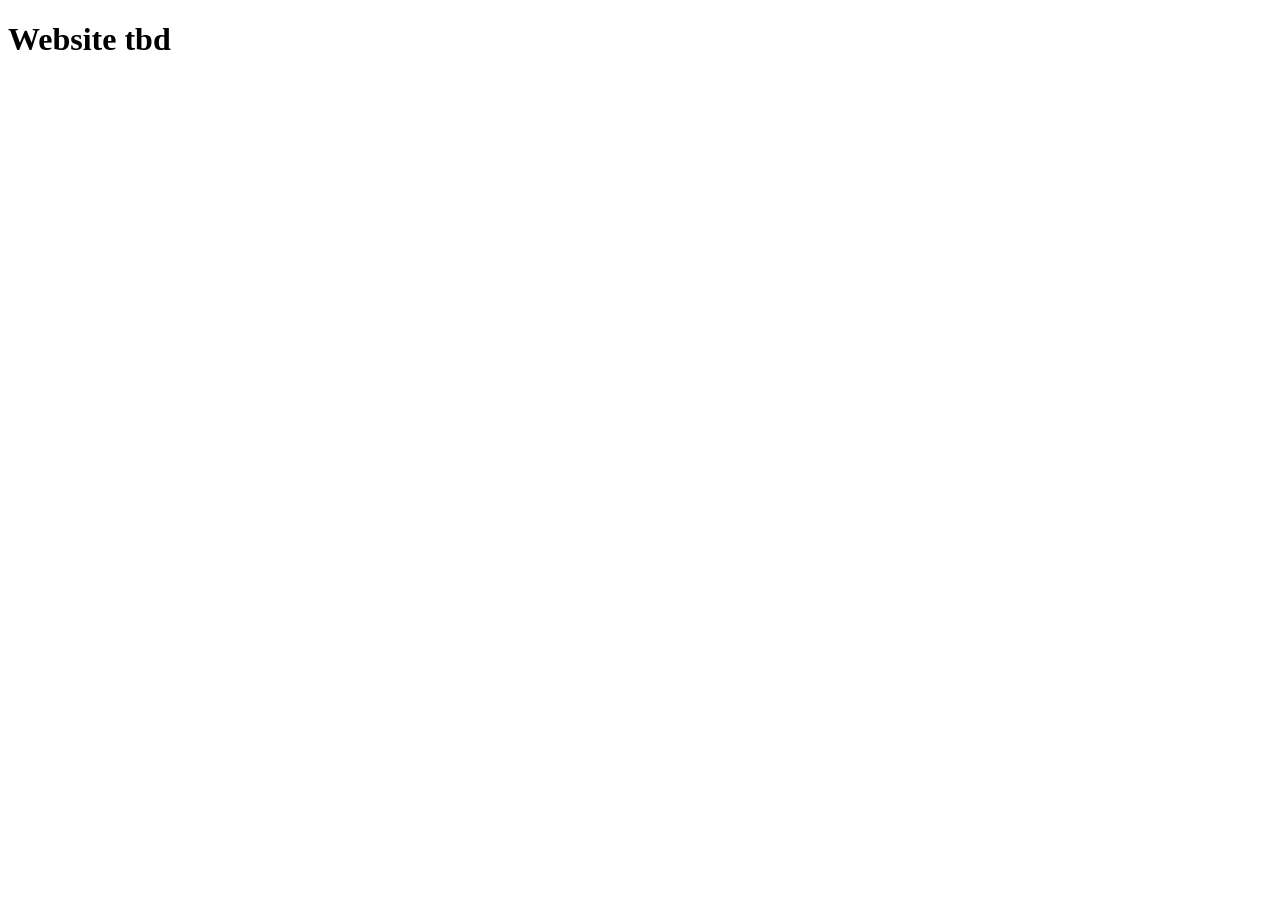
==== docs/index.html @ c6890cc1 "aaaa" ====
<!DOCTYPE html>
<html lang="en">
<head>
    <meta charset="UTF-8">
    <meta name="viewport" content="width=device-width, initial-scale=1.0">
    <title>Story Time</title>
</head>
<body>
    <h1>
        Website tbd
    </h1>
</body>
</html>
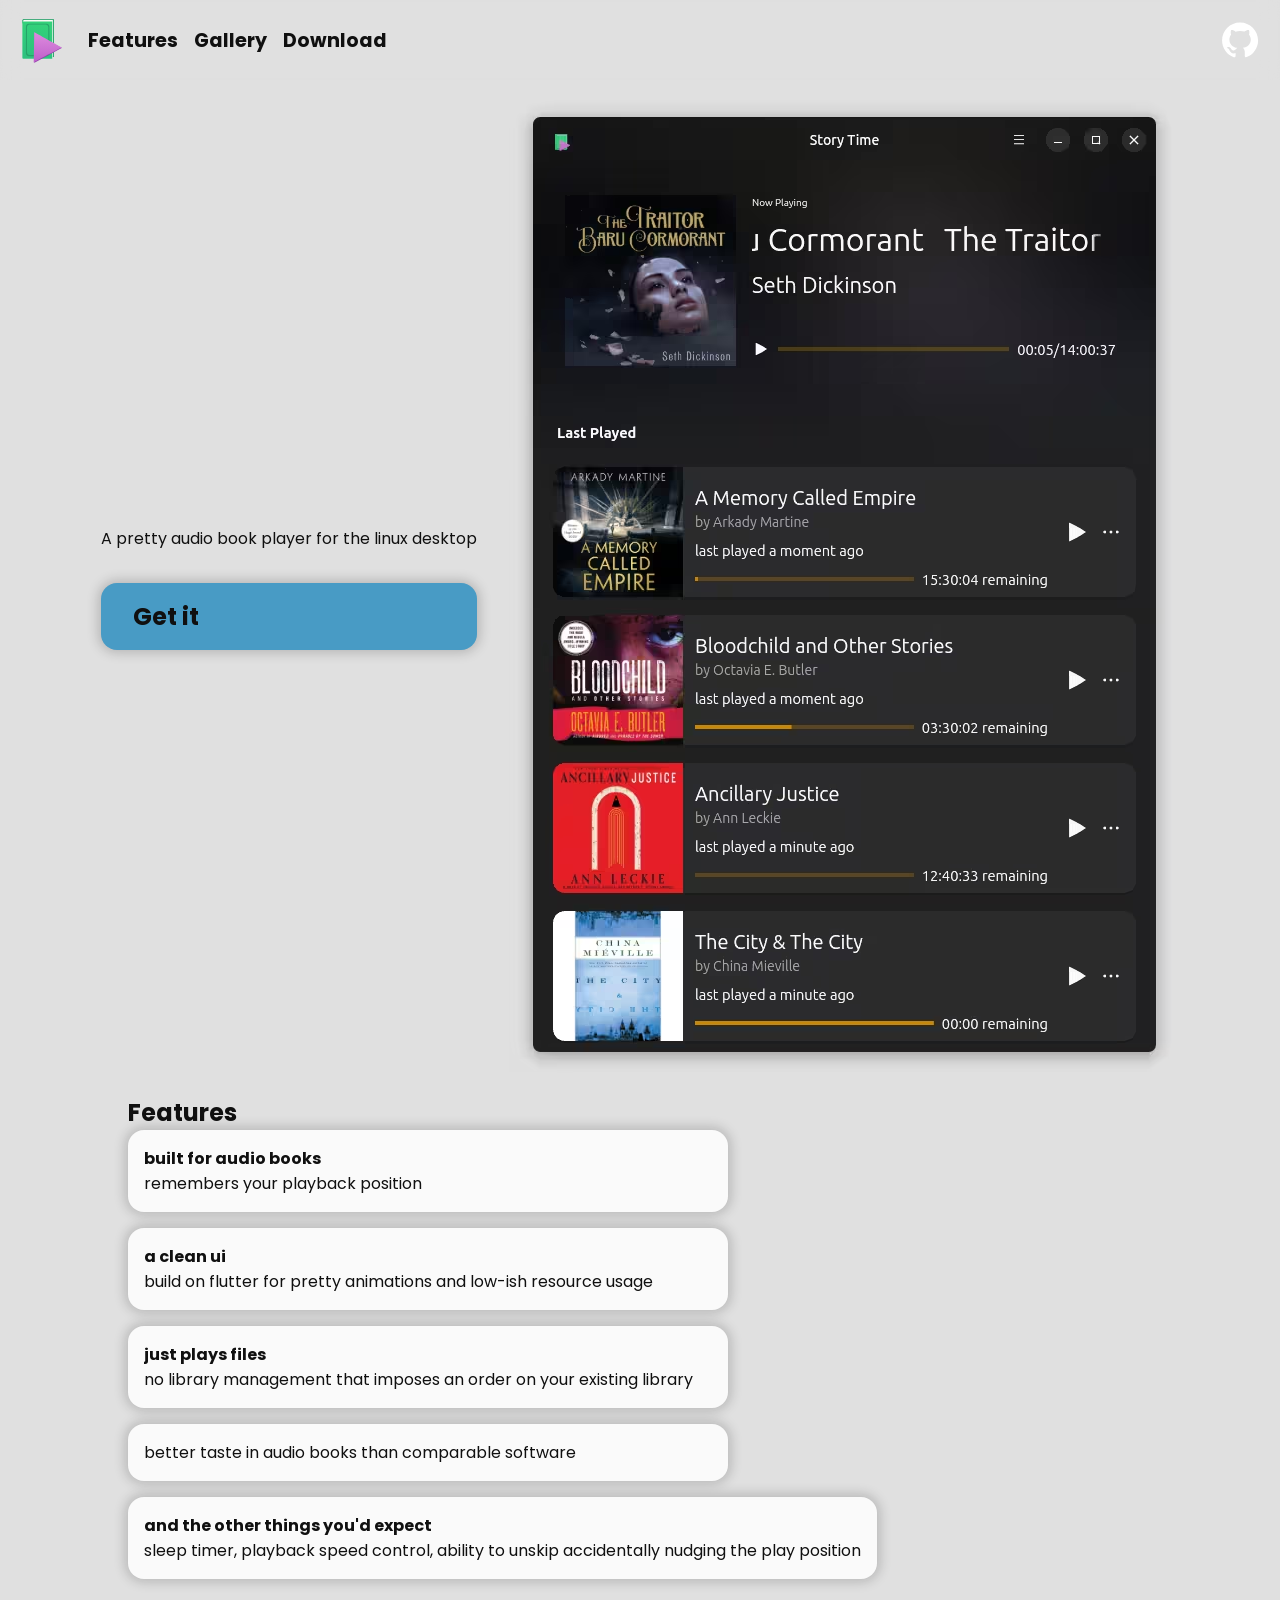
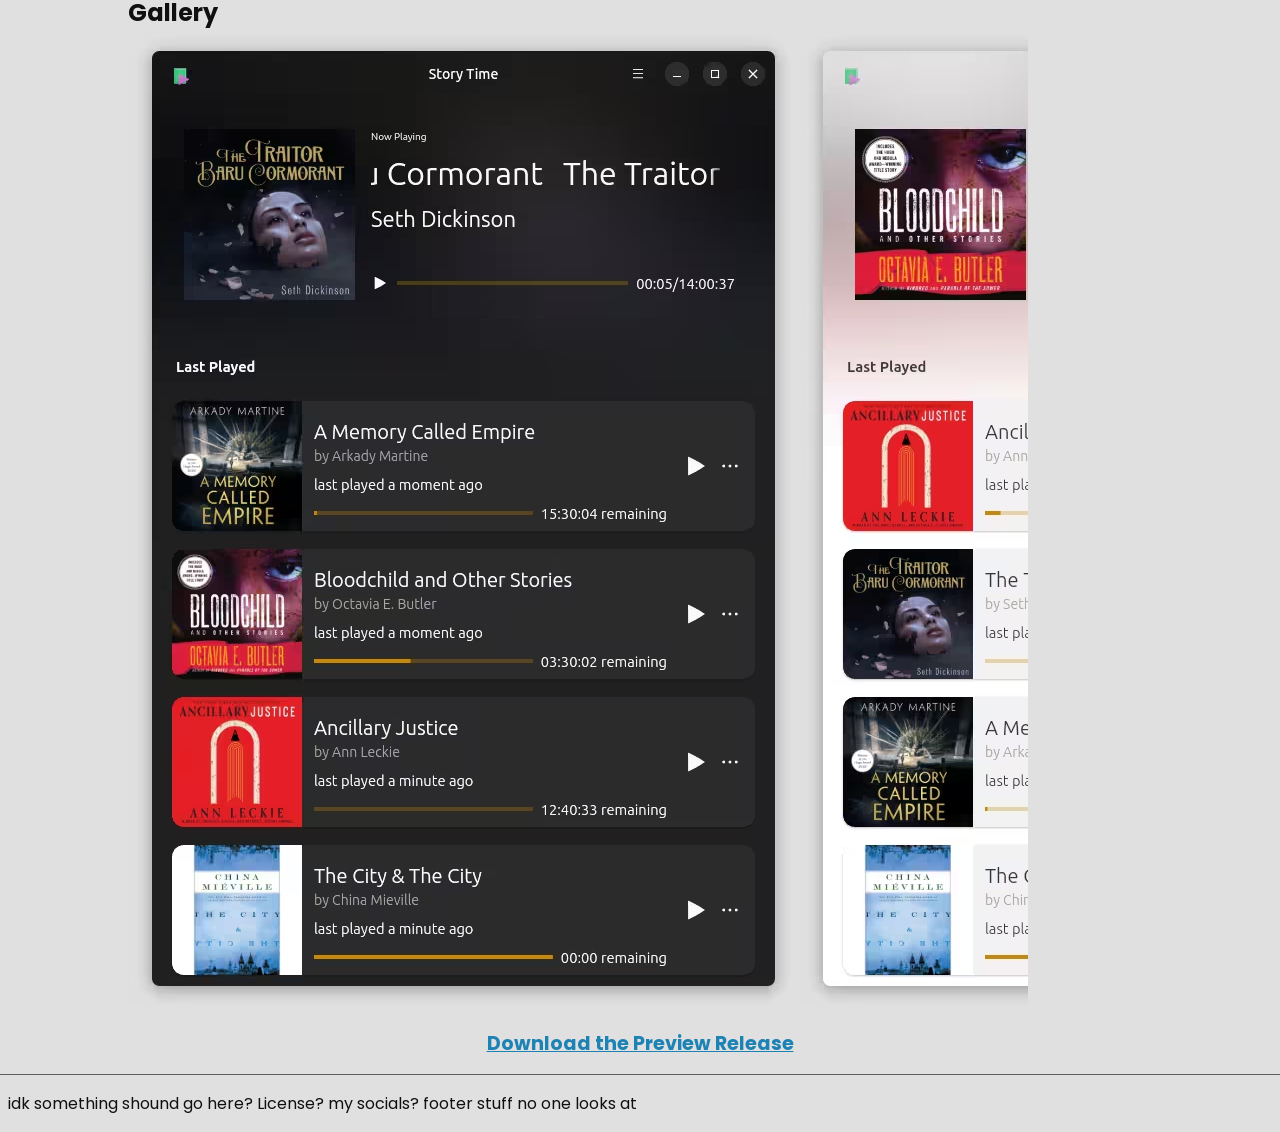
==== commit aa85272b: "page" ====
--- a/docs/index.html
+++ b/docs/index.html
@@ -1,13 +1,119 @@
 <!DOCTYPE html>
 <html lang="en">
+
 <head>
     <meta charset="UTF-8">
     <meta name="viewport" content="width=device-width, initial-scale=1.0">
+    <link rel="stylesheet" type="text/css" href="landing.css" />
     <title>Story Time</title>
 </head>
+
 <body>
-    <h1>
-        Website tbd
-    </h1>
+    <section id="header">
+
+
+        <nav class="small-nav">
+            <a href="#header" class="main-nav-item nav-logo">
+                <img class="logo" src="img/logo.svg" />
+                <span class="sr-only">Story Time</span>
+            </a>
+        </nav>
+
+        <nav class="wide-nav">
+            <a href="#header" class="main-nav-item nav-logo">
+                <img class="logo" src="img/logo.svg" />
+                <span class="sr-only">Story Time</span>
+            </a>
+            <a href="#features" class="main-nav-item">Features</a>
+            <a href="#gallery" class="main-nav-item">Gallery</a>
+
+            <a href="#downloads" class="main-nav-item">Download</a>
+        </nav>
+
+        <div class="actions">
+            <!-- <a href="#" class="main-nav-item light-dark">☀️</a> -->
+            <a href="https://github.com/vovinhd/story_time" target="_blank" class="main-nav-item github">
+                <img id="gh-logo" class="logo" src="GitHub_Invertocat_White_Clearspace.svg" />
+
+                <span class="sr-only">GitHub</span>
+            </a>
+        </div>
+    </section>
+
+    
+    <main>
+    <section id="hero">
+        <img src="img/home.avif" />
+        <div class="hero-actions">
+            A pretty audio book player for the linux desktop
+            <a href="#downloads" class="hero-cta">Get it</a>
+        </div>
+    </section>
+    
+        <section id="features">
+            <h2>
+                Features
+            </h2>
+            <ul>
+                <li class="card">
+                    <span>built for audio books</span>
+                    <div>
+                        remembers your playback position
+                    </div>
+                </li>
+                <li class="card">
+                    <span>a clean ui</span>
+                    <div>
+                        build on flutter for pretty animations and low-ish resource usage
+                    </div>
+                </li>
+                <li class="card">
+                    <span>just plays files</span>
+
+                    <div>
+                        no library management that imposes an order on your existing library
+                    </div>
+                </li>
+                <li class="card">
+                    better taste in audio books than comparable software
+                </li>
+                <li class="card">
+                    <span>and the other things you'd expect</span>
+                    <div>
+                        sleep timer, playback speed control, ability to unskip accidentally nudging the play position
+                    </div>
+
+                </li>
+            </ul>
+
+            <section class="gallery">
+                <h2>
+                    Gallery
+                </h2>
+                <div class="hr-scroller">
+                    <img src="img/home.avif" />
+                    <img src="img/home_light.avif" />
+
+                    <img src="img/player.avif" />
+                    <img src="img/player_light.avif" />
+
+                    <img src="img/chapters.avif" />
+                    <img src="img/chapters_light.avif" />
+                </div>
+            </section>
+        </section>
+
+        <section id="downloads">
+            <span class="sr-only"> Downloads </span>
+            <a href="https://github.com/vovinhd/story_time/releases" class="temp-download-button">Download the Preview
+                Release</a>
+        </section>
+
+    </main>
+
+    <footer>
+        idk something shound go here? License? my socials? footer stuff no one looks at
+    </footer>
 </body>
+
 </html>
--- a/docs/landing.css
+++ b/docs/landing.css
@@ -0,0 +1,296 @@
+@font-face {
+    font-family: Poppins;
+    src: url(fonts/Poppins-Regular.ttf);
+    font-weight: 400;
+}
+
+
+@font-face {
+    font-family: Poppins;
+    src: url(fonts/Poppins-Italic.ttf);
+    font-style: italic;
+    font-weight: 400;
+}
+
+@font-face {
+    font-family: Poppins;
+    src: url(fonts/Poppins-Bold.ttf);
+    font-weight: 800;
+}
+
+
+
+
+
+*,
+*::before,
+*::after {
+    box-sizing: border-box;
+}
+
+*:not(dialog) {
+    margin: 0;
+}
+
+@media (prefers-reduced-motion: no-preference) {
+    html {
+        interpolate-size: allow-keywords;
+    }
+}
+
+img,
+picture,
+video,
+canvas,
+svg {
+    display: block;
+    max-width: 100%;
+}
+
+p {
+    text-wrap: pretty;
+}
+
+h1,
+h2,
+h3,
+h4,
+h5,
+h6 {
+    text-wrap: balance;
+}
+
+:root {
+  color-scheme: light dark;
+
+    isolation: isolate;
+
+    --accent-color: light-dark(#489bc5,#b4801d);
+    --card-color: light-dark( #fafafa,#242424);
+    --bg-color: light-dark( #e0e0e0, #171717);
+    --text-color: light-dark( #101010, #ececec);
+    --link-color: light-dark( #1d82b4 ,#b4801d);
+    --link-visited: light-dark( #661db4 ,#7c5816);
+    --footer-border: light-dark( #5f5f5f ,#5f5f5f); 
+    --header-color: light-dark( #e0e0e0b9 , #171717b9 );
+    --hero-shadow-color: light-dark( rgba(0, 0, 0, 0.19) ,rgba(234, 36, 250, 0.19)); 
+
+    font-family: 'Poppins', 'Franklin Gothic Medium', 'Arial Narrow', Arial, sans-serif;
+
+}
+
+.sr-only {
+    position: absolute;
+    width: 1px;
+    height: 1px;
+    padding: 0;
+    margin: -1px;
+    overflow: hidden;
+    clip: rect(0, 0, 0, 0);
+    border: 0;
+}
+
+body {
+    color: var(--text-color);
+    background: var(--bg-color);
+}
+
+a {
+    color: var(--link-color);
+}
+
+a:visited {
+    color: var(--link-visited);
+}
+
+
+
+#header {
+
+    position: sticky;
+    top: 0;
+
+    display: flex;
+    flex-direction: row;
+    justify-content: space-between;
+    align-items: center;
+
+    padding: .5rem;
+
+    background: var(--header-color);
+    backdrop-filter: blur(10px);
+
+
+}
+
+
+.wide-nav {
+    display: flex;
+    flex-direction: row;
+    gap: 1rem;
+    align-items: center;
+    & .main-nav-item {
+        color: var(--text-color); 
+        font-weight: bold;
+        font-size: larger;
+        &:visited {
+          color: var(--text-color); 
+
+        }
+    }
+}
+
+
+.small-nav {
+    display: none;
+    flex-direction: row;
+    gap: 1rem;
+}
+
+@media(max-width:1023px) {
+    .small-nav {
+        display: flex;
+    }
+    .wide-nav {
+        display: none;
+    }
+}
+
+.actions {
+    display: flex;
+    flex-direction: row;
+    align-items: center;
+    gap: 1rem;
+
+}
+
+.main-nav-item {
+    text-decoration: none;
+}
+
+.light-dark {
+    font-size: x-large;
+}
+
+.logo {
+    max-width: 4rem;
+    max-height: 4rem;
+    padding: .5rem;
+}
+
+main {
+    padding: 0 .5rem;
+    & section {
+        margin: 1rem 0;
+    }
+
+}
+
+#hero {
+    min-height: calc(100svh - 4rem);
+    display: flex;
+    flex-direction: column;
+    align-items: center;
+    gap: 2rem;
+}
+
+.hero-actions {
+    display: flex;
+    flex-direction: column;
+    gap: 2rem; 
+
+}
+
+@media(min-width:1023px) {
+    #hero {
+        flex-direction: row-reverse;
+        align-items: center;
+        justify-content: center;
+    }
+}
+
+
+
+.hero-cta {
+    background-color: var(--accent-color);
+    font-size: x-large;
+    font-weight: bold;
+    padding: 1rem 2rem;
+    border-radius: 1rem;
+    color: var(--text-color);
+    text-decoration: none;
+    box-shadow: 0 0 12px 3px var(--hero-shadow-color);
+
+    &:visited {
+        color: var(--text-color);
+
+    }
+
+}
+
+#features {
+        max-width: 1024px;
+    margin: auto;
+
+}
+
+ul {
+    list-style-type: none;
+    padding: 0; 
+    display: flex;
+    flex-direction: column;
+    flex-wrap: wrap;
+    gap: 1rem;
+    align-items: center;
+}
+
+@media(min-width:1023px) {
+    ul {
+    flex-direction: row;
+        
+    }
+}
+
+
+.card {
+    background: var(--card-color);
+    padding: 1rem;
+    border-radius: 1rem; 
+    & span {
+        font-weight: bold;
+        padding-bottom: .25rem;
+    }
+    box-shadow: 0 0 12px 3px rgba(12, 12, 12, 0.19);
+        min-width: min(600px, 100svw - 2rem);
+
+}
+
+.hr-scroller {
+    display: flex; 
+    direction: row;
+    overflow-x: scroll;
+    scroll-snap-type: both mandatory;
+    scroll-snap-align: center;    
+    overscroll-behavior-x: contain;
+    width: 100svh;
+    & * {
+        max-width: 80svw;
+    }
+}
+
+#downloads{
+    display: flex;
+    justify-content: center;
+}
+
+
+.temp-download-button {
+    font-weight: bold;
+    font-size: larger;
+}
+
+footer{
+    border-top: 1px solid var(--footer-border);
+    padding-block: 1rem;
+    padding-inline: .5rem;
+}
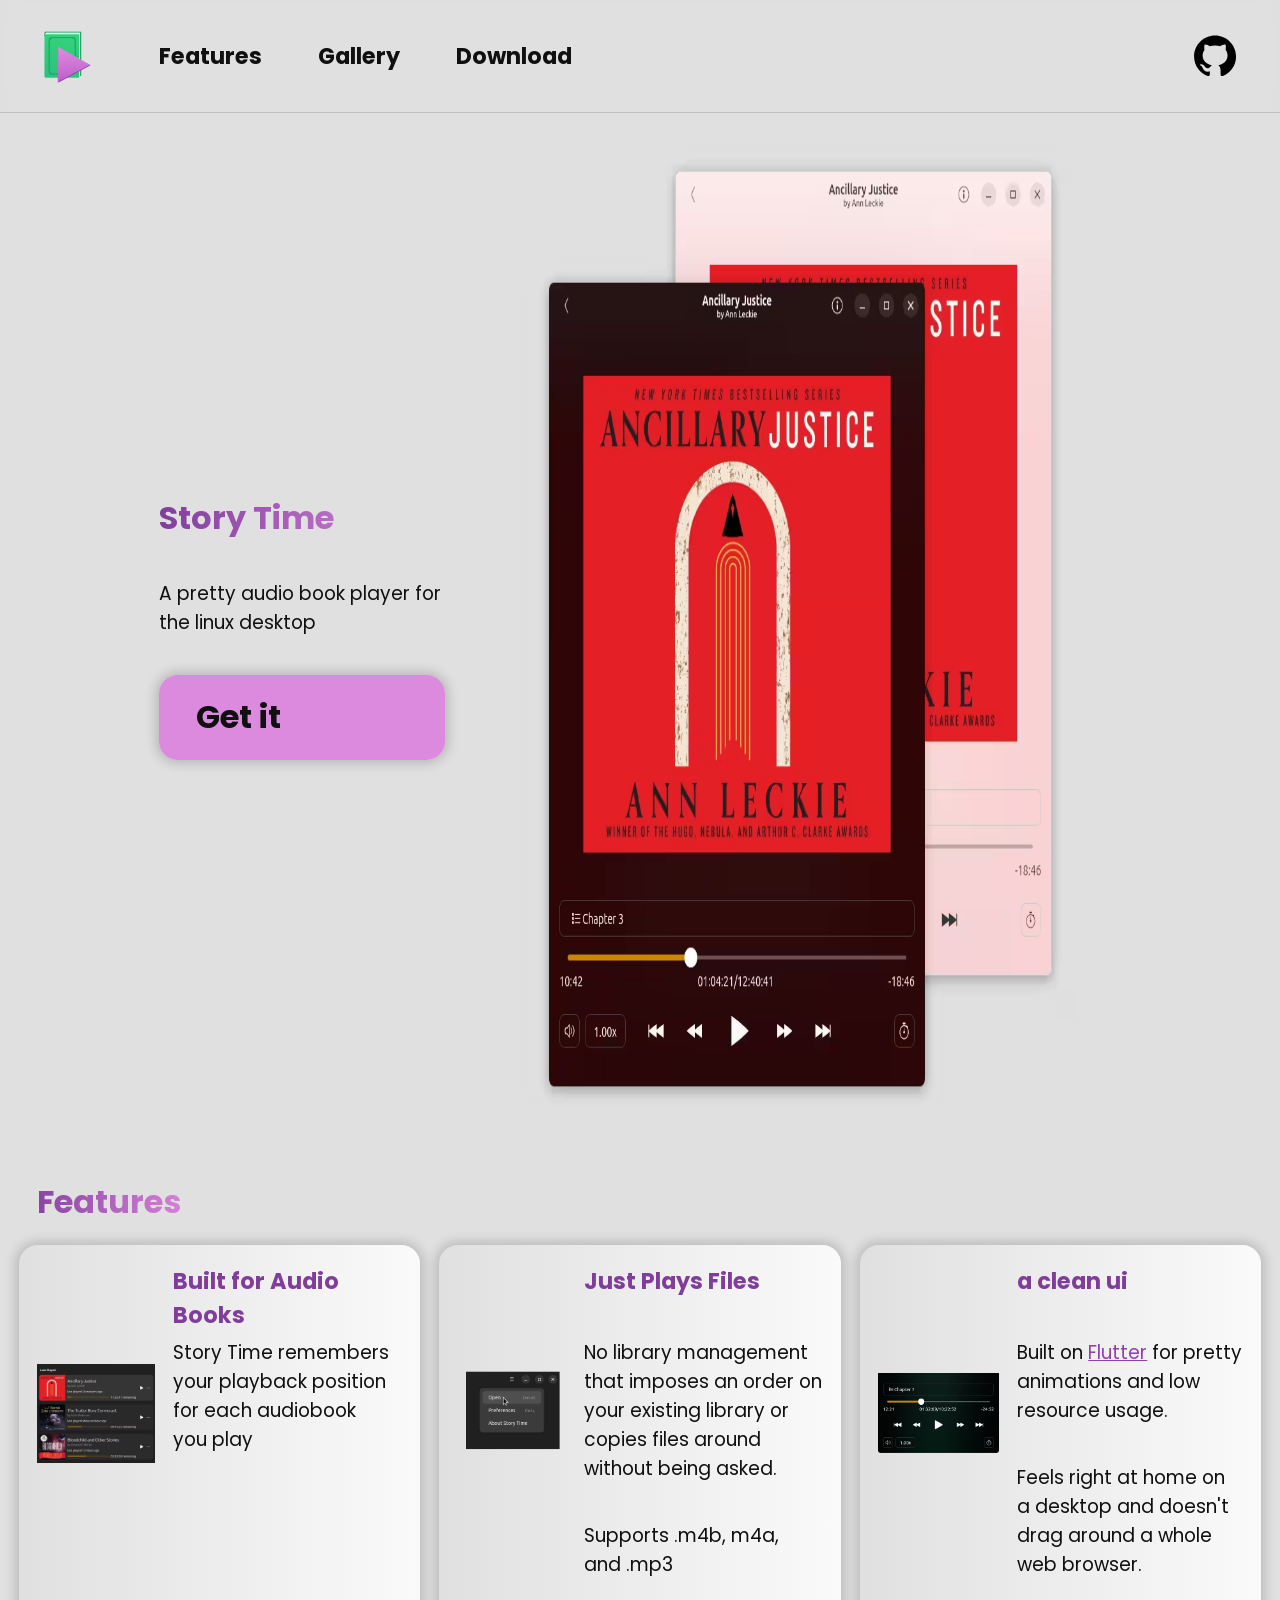
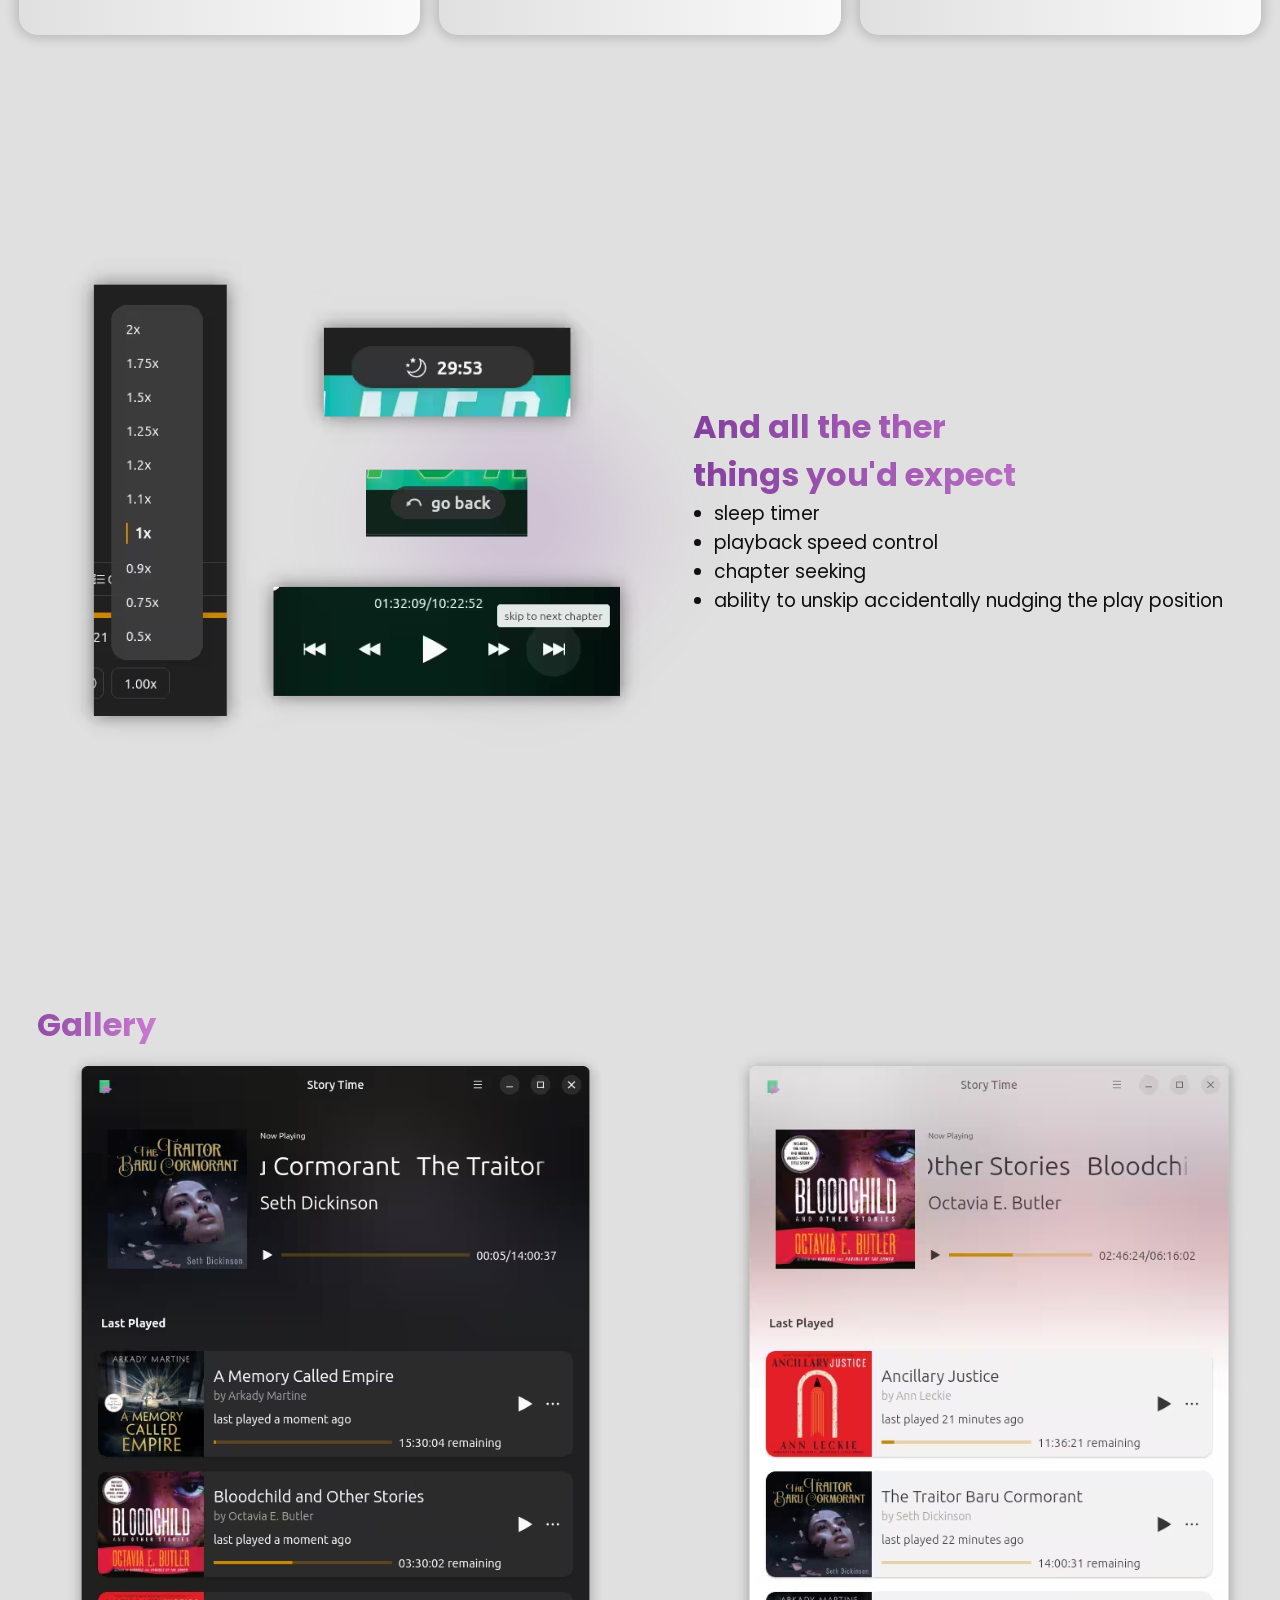
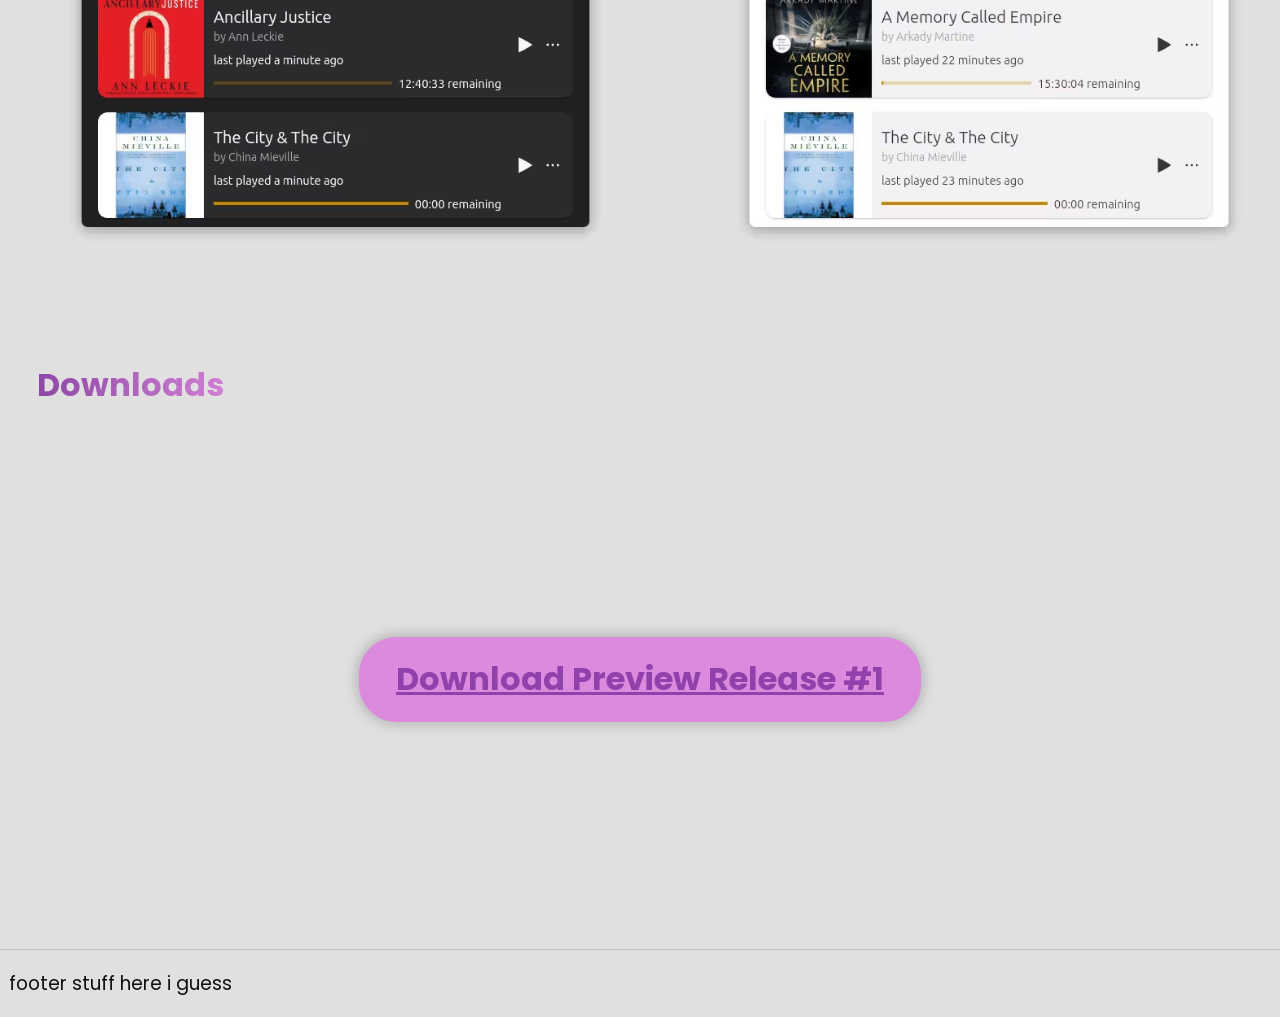
==== commit 25d68eb3: "marketing page done for now" ====
--- a/docs/index.html
+++ b/docs/index.html
@@ -10,17 +10,15 @@
 
 <body>
     <section id="header">
-
-
         <nav class="small-nav">
-            <a href="#header" class="main-nav-item nav-logo">
+            <a href="#hero" class="main-nav-item nav-logo">
                 <img class="logo" src="img/logo.svg" />
                 <span class="sr-only">Story Time</span>
             </a>
         </nav>
 
         <nav class="wide-nav">
-            <a href="#header" class="main-nav-item nav-logo">
+            <a href="#header" class="nav-logo">
                 <img class="logo" src="img/logo.svg" />
                 <span class="sr-only">Story Time</span>
             </a>
@@ -31,8 +29,8 @@
         </nav>
 
         <div class="actions">
-            <!-- <a href="#" class="main-nav-item light-dark">☀️</a> -->
-            <a href="https://github.com/vovinhd/story_time" target="_blank" class="main-nav-item github">
+            <!-- <button onClick="toggleTheme()" id="theme" aria-label="toggle light/dark theme" class="main-nav-item light-dark">☀</button> -->
+            <a href="https://github.com/vovinhd/story_time" target="_blank" class="nav-logo github">
                 <img id="gh-logo" class="logo" src="GitHub_Invertocat_White_Clearspace.svg" />
 
                 <span class="sr-only">GitHub</span>
@@ -40,80 +38,127 @@
         </div>
     </section>
 
-    
     <main>
-    <section id="hero">
-        <img src="img/home.avif" />
-        <div class="hero-actions">
-            A pretty audio book player for the linux desktop
-            <a href="#downloads" class="hero-cta">Get it</a>
-        </div>
-    </section>
-    
+        <section id="hero">
+            <div class="hero-images">
+                <img src="img/hero.avif" class="hero-image" width="990.875" height="990.875" />
+            </div>
+
+            <div class="hero-actions">
+                <h1>Story Time</h1>
+                A pretty audio book player for the linux desktop
+                <a href="#downloads" class="hero-cta">Get it</a>
+            </div>
+        </section>
+
         <section id="features">
             <h2>
                 Features
             </h2>
-            <ul>
+            <ul class="standout-features">
                 <li class="card">
-                    <span>built for audio books</span>
-                    <div>
-                        remembers your playback position
+                    <img src="img/position.avif" class="card-img" />
+
+                    <span class="card-header">Built for Audio Books</span>
+                    <div class="card-content">
+                        <p>
+                            Story Time remembers your playback position for each audiobook you play
                     </div>
                 </li>
+
                 <li class="card">
-                    <span>a clean ui</span>
-                    <div>
-                        build on flutter for pretty animations and low-ish resource usage
+                    <img src="img/open.avif" class="card-img" />
+
+                    <span class="card-header">Just Plays Files</span>
+
+                    <div class="card-content">
+                        <p>
+                            No library management that imposes an order on your existing library or copies files around
+                            without being asked.
+                        <p>
+                            Supports .m4b, m4a, and .mp3
                     </div>
                 </li>
+
                 <li class="card">
-                    <span>just plays files</span>
+                    <img src="img/player_details.avif" class="card-img" />
 
-                    <div>
-                        no library management that imposes an order on your existing library
+                    <span class="card-header">a clean ui</span>
+                    <div class="card-content">
+                        <p>
+                            Built on <a href="https://flutter.dev" target="_blank">Flutter</a> for pretty animations and
+                            low resource usage.
+                        <p>
+                            Feels right at home on a desktop and doesn't drag around a whole web browser.
                     </div>
                 </li>
-                <li class="card">
+
+                <!-- <li class="card">
                     better taste in audio books than comparable software
-                </li>
-                <li class="card">
-                    <span>and the other things you'd expect</span>
-                    <div>
-                        sleep timer, playback speed control, ability to unskip accidentally nudging the play position
-                    </div>
+                </li> -->
 
-                </li>
             </ul>
 
-            <section class="gallery">
-                <h2>
-                    Gallery
-                </h2>
-                <div class="hr-scroller">
-                    <img src="img/home.avif" />
-                    <img src="img/home_light.avif" />
 
-                    <img src="img/player.avif" />
-                    <img src="img/player_light.avif" />
+            <section id="additional-features" class="additional-features">
 
-                    <img src="img/chapters.avif" />
-                    <img src="img/chapters_light.avif" />
+                <div class="features-img">
+                    <img src="img/details.avif" />
+                </div>
+                <div>
+                    <h2>And all the ther things you'd expect</h2>
+                    <ul>
+                        <li>sleep timer</li>
+                        <li>playback speed control</li>
+                        <li>chapter seeking</li>
+                        <li>ability to unskip accidentally nudging the play position</li>
+                    </ul>
                 </div>
             </section>
         </section>
+        </section>
+
+        <section id="gallery" class="gallery">
+            <h2>
+                Gallery
+            </h2>
+            <div class="h-scroller">
+                <img src="img/home.avif" />
+                <img src="img/home_light.avif" />
+
+                <img src="img/player.avif" />
+                <img src="img/player_light.avif" />
+
+                <img src="img/chapters.avif" />
+                <img src="img/chapters_light.avif" />
+            </div>
+        </section>
 
         <section id="downloads">
-            <span class="sr-only"> Downloads </span>
-            <a href="https://github.com/vovinhd/story_time/releases" class="temp-download-button">Download the Preview
-                Release</a>
+            <h2 class=""> Downloads </h2>
+            <div class="dl-container">
+                <a href="https://github.com/vovinhd/story_time/releases" class="temp-download-button ">
+                    Download Preview Release #1
+                </a>
+            </div>
         </section>
-
     </main>
 
     <footer>
-        idk something shound go here? License? my socials? footer stuff no one looks at
+        footer stuff here i guess
     </footer>
+
+    <script>
+
+    const prefersLightTheme = window.matchMedia('(prefers-color-scheme: light)');
+    if (prefersLightTheme.matches) {
+        console.log("lightmode t_t"); 
+
+        var gh = document.getElementById("gh-logo");
+        gh.src = "GitHub_Invertocat_Black_Clearspace.svg"
+    } 
+
+    </script>
 </body>
 
 </html>
--- a/docs/landing.css
+++ b/docs/landing.css
@@ -61,22 +61,34 @@
 }
 
 :root {
-  color-scheme: light dark;
-
+    color-scheme: light dark;
+    font-size: 14pt;
     isolation: isolate;
 
-    --accent-color: light-dark(#489bc5,#b4801d);
-    --card-color: light-dark( #fafafa,#242424);
-    --bg-color: light-dark( #e0e0e0, #171717);
-    --text-color: light-dark( #101010, #ececec);
-    --link-color: light-dark( #1d82b4 ,#b4801d);
-    --link-visited: light-dark( #661db4 ,#7c5816);
-    --footer-border: light-dark( #5f5f5f ,#5f5f5f); 
-    --header-color: light-dark( #e0e0e0b9 , #171717b9 );
-    --hero-shadow-color: light-dark( rgba(0, 0, 0, 0.19) ,rgba(234, 36, 250, 0.19)); 
+    --accent-color: light-dark(#813D9C, #33D17A);
+    --accent2-color: light-dark(#DC8ADD, #8FF0A4);
+    --hero-color: light-dark(#DC8ADD, #2EC27E);
+    --card-color: light-dark(#fafafa, #242424);
+    --bg-color: light-dark(#e0e0e0, #171717);
+    --text-color: light-dark(#101010, #ececec);
+    --link-color: light-dark(#9141AC, #33D17A);
+    --link-visited: light-dark(#613583, #26A269);
+    --footer-border: light-dark(#c2c2c2, #282828);
+    --header-color: light-dark(#e0e0e0b9, #171717b9);
+    --hero-shadow-color: light-dark(rgba(0, 0, 0, 0.19), rgba(250, 186, 36, 0.19));
+
+    --side-padding: 0.5rem;
 
     font-family: 'Poppins', 'Franklin Gothic Medium', 'Arial Narrow', Arial, sans-serif;
 
+}
+
+section {
+    position: relative;
+
+    & h2 {
+        padding-inline: 1rem;
+    }
 }
 
 .sr-only {
@@ -93,6 +105,7 @@
 body {
     color: var(--text-color);
     background: var(--bg-color);
+    overflow-x: hidden;
 }
 
 a {
@@ -101,6 +114,18 @@
 
 a:visited {
     color: var(--link-visited);
+}
+
+h1,
+h2 {
+    background: linear-gradient(to right, var(--accent-color), var(--accent2-color));
+    background-clip: border-box;
+    -webkit-background-clip: text;
+    -webkit-text-fill-color: #00000000;
+    text-shadow: 0 0 12px 3px var(--hero-shadow-color);
+    box-sizing: content-box;
+    font-size: xx-large;
+    display: inline-block;
 }
 
 
@@ -115,11 +140,13 @@
     justify-content: space-between;
     align-items: center;
 
-    padding: .5rem;
+    padding: var(--side-padding);
 
     background: var(--header-color);
     backdrop-filter: blur(10px);
 
+    border-bottom: 1px solid var(--footer-border);
+    z-index: 10;
 
 }
 
@@ -129,7 +156,7 @@
     flex-direction: row;
     gap: 1rem;
     align-items: center;
-    & .main-nav-item {
+    /* & .main-nav-item {
         color: var(--text-color); 
         font-weight: bold;
         font-size: larger;
@@ -137,7 +164,7 @@
           color: var(--text-color); 
 
         }
-    }
+    } */
 }
 
 
@@ -151,6 +178,7 @@
     .small-nav {
         display: flex;
     }
+
     .wide-nav {
         display: none;
     }
@@ -164,8 +192,30 @@
 
 }
 
+.nav-logo {
+    padding: 0.5rem 1rem;
+
+}
+
 .main-nav-item {
     text-decoration: none;
+    padding: 0.5rem 1rem;
+    border-radius: 1rem;
+
+    color: var(--text-color);
+    font-weight: bold;
+    font-size: larger;
+
+    transition: color 200ms, background-color 200ms;
+
+    &:visited {
+        color: var(--text-color);
+    }
+
+    &:hover {
+        background-color: var(--accent-color);
+        color: var(--bg-color);
+    }
 }
 
 .light-dark {
@@ -179,7 +229,8 @@
 }
 
 main {
-    padding: 0 .5rem;
+    position: relative;
+
     & section {
         margin: 1rem 0;
     }
@@ -192,12 +243,30 @@
     flex-direction: column;
     align-items: center;
     gap: 2rem;
-}
+    padding: 1rem;
+}
+
+
+#main::before {
+    content: "";
+    position: absolute;
+    filter: blur(5rem);
+    background-color: var(--accent-color);
+    width: 80vw;
+    height: 160vh;
+    top: 500px;
+    left: 0;
+    z-index: -1;
+    opacity: .05;
+    /* rotate: 45deg; */
+    border-radius: 20rem;
+}
+
 
 .hero-actions {
     display: flex;
     flex-direction: column;
-    gap: 2rem; 
+    gap: 2rem;
 
 }
 
@@ -205,14 +274,24 @@
     #hero {
         flex-direction: row-reverse;
         align-items: center;
-        justify-content: center;
-    }
-}
-
-
+        justify-content: space-between;
+        width: 1000px;
+        margin: auto;
+    }
+}
+
+@media(min-width:1500px) {
+    #hero {
+        flex-direction: row-reverse;
+        align-items: center;
+        justify-content: space-between;
+        width: 1500px;
+        margin: auto;
+    }
+}
 
 .hero-cta {
-    background-color: var(--accent-color);
+    background: linear-gradient(to right, var(--hero-color), var(--accent2-color));
     font-size: x-large;
     font-weight: bold;
     padding: 1rem 2rem;
@@ -221,76 +300,264 @@
     text-decoration: none;
     box-shadow: 0 0 12px 3px var(--hero-shadow-color);
 
+    box-sizing: content-box;
+    font-size: xx-large;
+    display: inline-block;
+
+    transition: color 300ms, background 300ms, transform 300ms;
+
+    &:hover {
+        background: white;
+        color: var(--bg-color);
+        color:light-dark(var(--accent-color), var(--bg-color));
+
+        transform: scale(1.1);
+
+        &:visited {
+            color: var(--bg-color);
+        color:light-dark(var(--accent-color), var(--bg-color));
+
+        }
+    }
+
     &:visited {
         color: var(--text-color);
-
     }
 
 }
 
 #features {
-        max-width: 1024px;
-    margin: auto;
-
-}
-
-ul {
-    list-style-type: none;
-    padding: 0; 
-    display: flex;
-    flex-direction: column;
-    flex-wrap: wrap;
+    padding: 1rem;
+    padding-bottom: 10rem;
+}
+
+
+
+.standout-features {
+    display: grid;
+    padding: 0;
+    grid-template-columns: auto;
     gap: 1rem;
+    padding-block: 1rem;
+
+
+}
+
+@media(min-width:1023px) {
+    .standout-features {
+        grid-template-columns: 1fr 1fr 1fr;
+
+    }
+}
+
+
+.card {
+    background: linear-gradient(to right, #00000000, var(--card-color));
+    padding: 1rem;
+    /* margin: 1rem; */
+    border-radius: 1rem;
+    box-shadow: 0 0 12px 3px rgba(12, 12, 12, 0.19);
+    display: grid;
+    grid-template-areas:
+        "header"
+        "content"
+        "img"
+
+    ;
+    grid-template-rows: 1rem 1fr;
+    gap: 1rem;
+    position: relative;
+}
+
+@media(min-width:1023px) {
+    .card {
+        grid-template-areas:
+            "img header"
+            "img content"
+        ;
+    }
+}
+
+
+
+.card-img {
+    height: 300px;
+    /* box-shadow: 0 0 12px 3px rgba(12, 12, 12, 0.19); */
+    grid-area: img;
+    object-fit: contain;
+}
+
+
+#additional-features {
+    padding: 1rem;
+    padding-top: 10rem;
+}
+
+
+.card-header {
+    font-weight: bold;
+    padding-bottom: .25rem;
+    font-size: larger;
+    color: var(--accent-color);
+    grid-area: header;
+
+}
+
+
+.card-content {
+    text-wrap: pretty;
+    grid-area: content;
+    padding-block: 1rem;
+
+    & p {
+        padding-block: 1rem;
+    }
+
+}
+
+.additional-features {
+    display: flex;
+    flex-direction: column-reverse;
+    justify-content: center;
     align-items: center;
-}
-
+
+}
+
+
+    .features-img {
+        /* box-shadow: 0 0 12px 3px rgba(12, 12, 12, 0.19); */
+        grid-area: img;
+        object-fit: contain;
+
+    }
 @media(min-width:1023px) {
-    ul {
+
+    .additional-features {
+        flex-direction: row;
+
+    }
+
+    .features-img {
+        height: 500px;
+        /* box-shadow: 0 0 12px 3px rgba(12, 12, 12, 0.19); */
+        grid-area: img;
+        object-fit: contain;
+
+    }
+
+
+    .features-img::before {
+        content: "";
+        position: absolute;
+        filter: blur(3rem);
+        background-color: var(--accent-color);
+        width: 200px;
+        height: 200px;
+        top: 350px;
+        left: 400px;
+        z-index: -1;
+        opacity: .2;
+        rotate: 45deg;
+    }
+
+}
+
+
+.gallery {
+        padding-bottom: 5rem;
+
+    & h2 {
+        padding-inline: calc(var(--side-padding) + 1.5rem);
+    }
+}
+
+.h-scroller {
+    display: flex;
     flex-direction: row;
-        
-    }
-}
-
-
-.card {
-    background: var(--card-color);
-    padding: 1rem;
-    border-radius: 1rem; 
-    & span {
-        font-weight: bold;
-        padding-bottom: .25rem;
-    }
-    box-shadow: 0 0 12px 3px rgba(12, 12, 12, 0.19);
-        min-width: min(600px, 100svw - 2rem);
-
-}
-
-.hr-scroller {
-    display: flex; 
-    direction: row;
     overflow-x: scroll;
     scroll-snap-type: both mandatory;
-    scroll-snap-align: center;    
+    scroll-snap-align: center;
     overscroll-behavior-x: contain;
-    width: 100svh;
+    width: 100svw;
+    max-height: 800px;
+
     & * {
         max-width: 80svw;
-    }
-}
-
-#downloads{
-    display: flex;
+        object-fit: contain;
+    }
+}
+
+#downloads {
+    min-height: 60svh;
+    padding: 0;
+    margin: 0;
+    & h2 {
+        padding-inline: calc(var(--side-padding) + 1.5rem);
+    }
+}
+@media(min-width:1023px) {
+
+    #downloads::before {
+        content: "";
+        position: absolute;
+
+        inset: 0;
+        background-image: light-dark(url(img/dl-bg-light.svg), url(img/dl-bg.svg) ) ; 
+        background-repeat: repeat-x;
+        background-size: auto;
+        background-position: bottom center;
+        z-index: -1;
+    }
+}
+.dl-container {
+    display: grid;
     justify-content: center;
-}
+    align-content: center;
+    min-height: 60svh;
+
+
+}
+
 
 
 .temp-download-button {
     font-weight: bold;
-    font-size: larger;
-}
-
-footer{
+    font-size: xx-large;
+    background: var(--accent-color);
+    padding: 1rem 2rem;
+    margin: 1rem;
+    border-radius: 2rem;
+    background: var(--hero-color);
+    box-shadow: 0 0 12px 3px var(--hero-shadow-color);
+
+    transition: color 300ms, background 300ms, transform 300ms;
+
+    &:hover {
+        background: white;
+        color:light-dark(var(--accent-color), var(--bg-color));
+        transform: scale(1.1);
+
+        &:visited {
+        color:light-dark(var(--accent-color), var(--bg-color));
+
+        }
+    }
+
+    &:visited {
+        color: var(--text-color);
+    }
+}
+
+footer {
     border-top: 1px solid var(--footer-border);
     padding-block: 1rem;
     padding-inline: .5rem;
+}
+
+.light-dark {
+    font-size: xx-large;
+    background: none;
+    border: none;
+    cursor: pointer;
+    border-radius: 100%;
 }
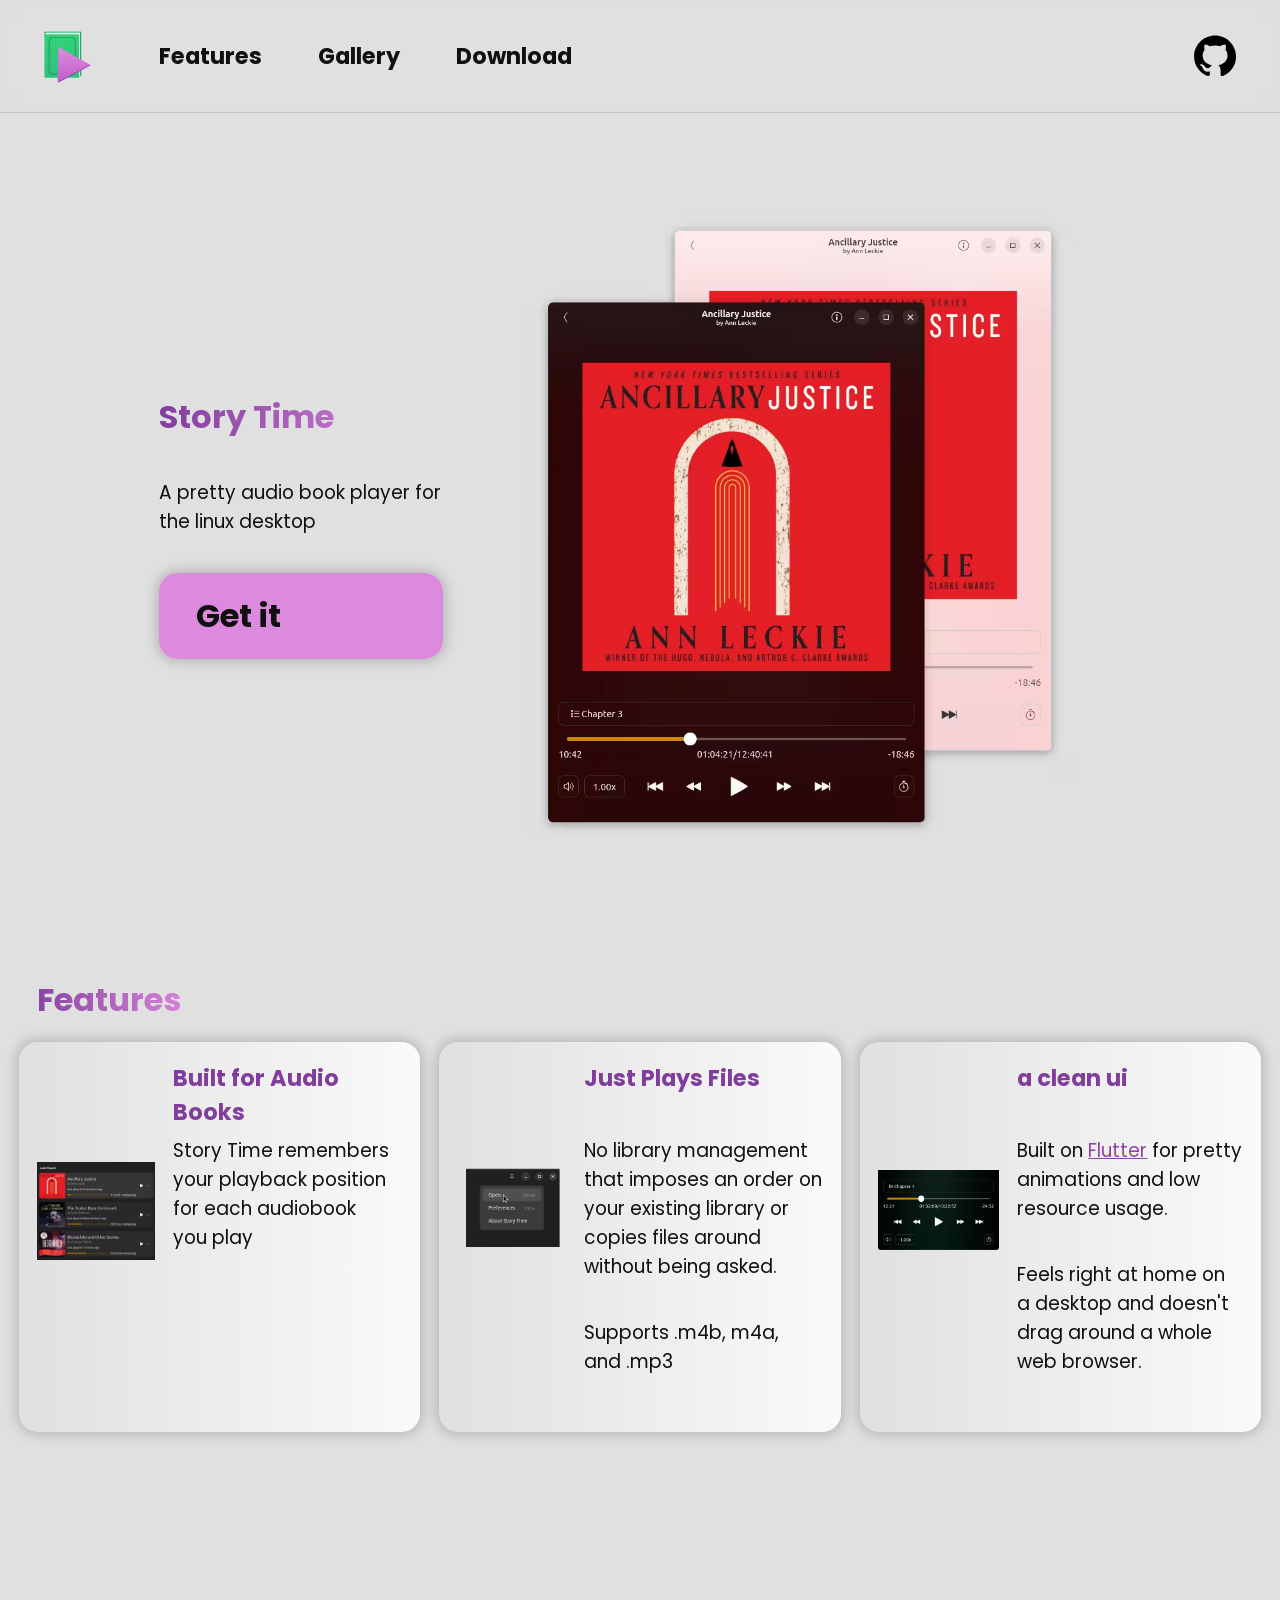
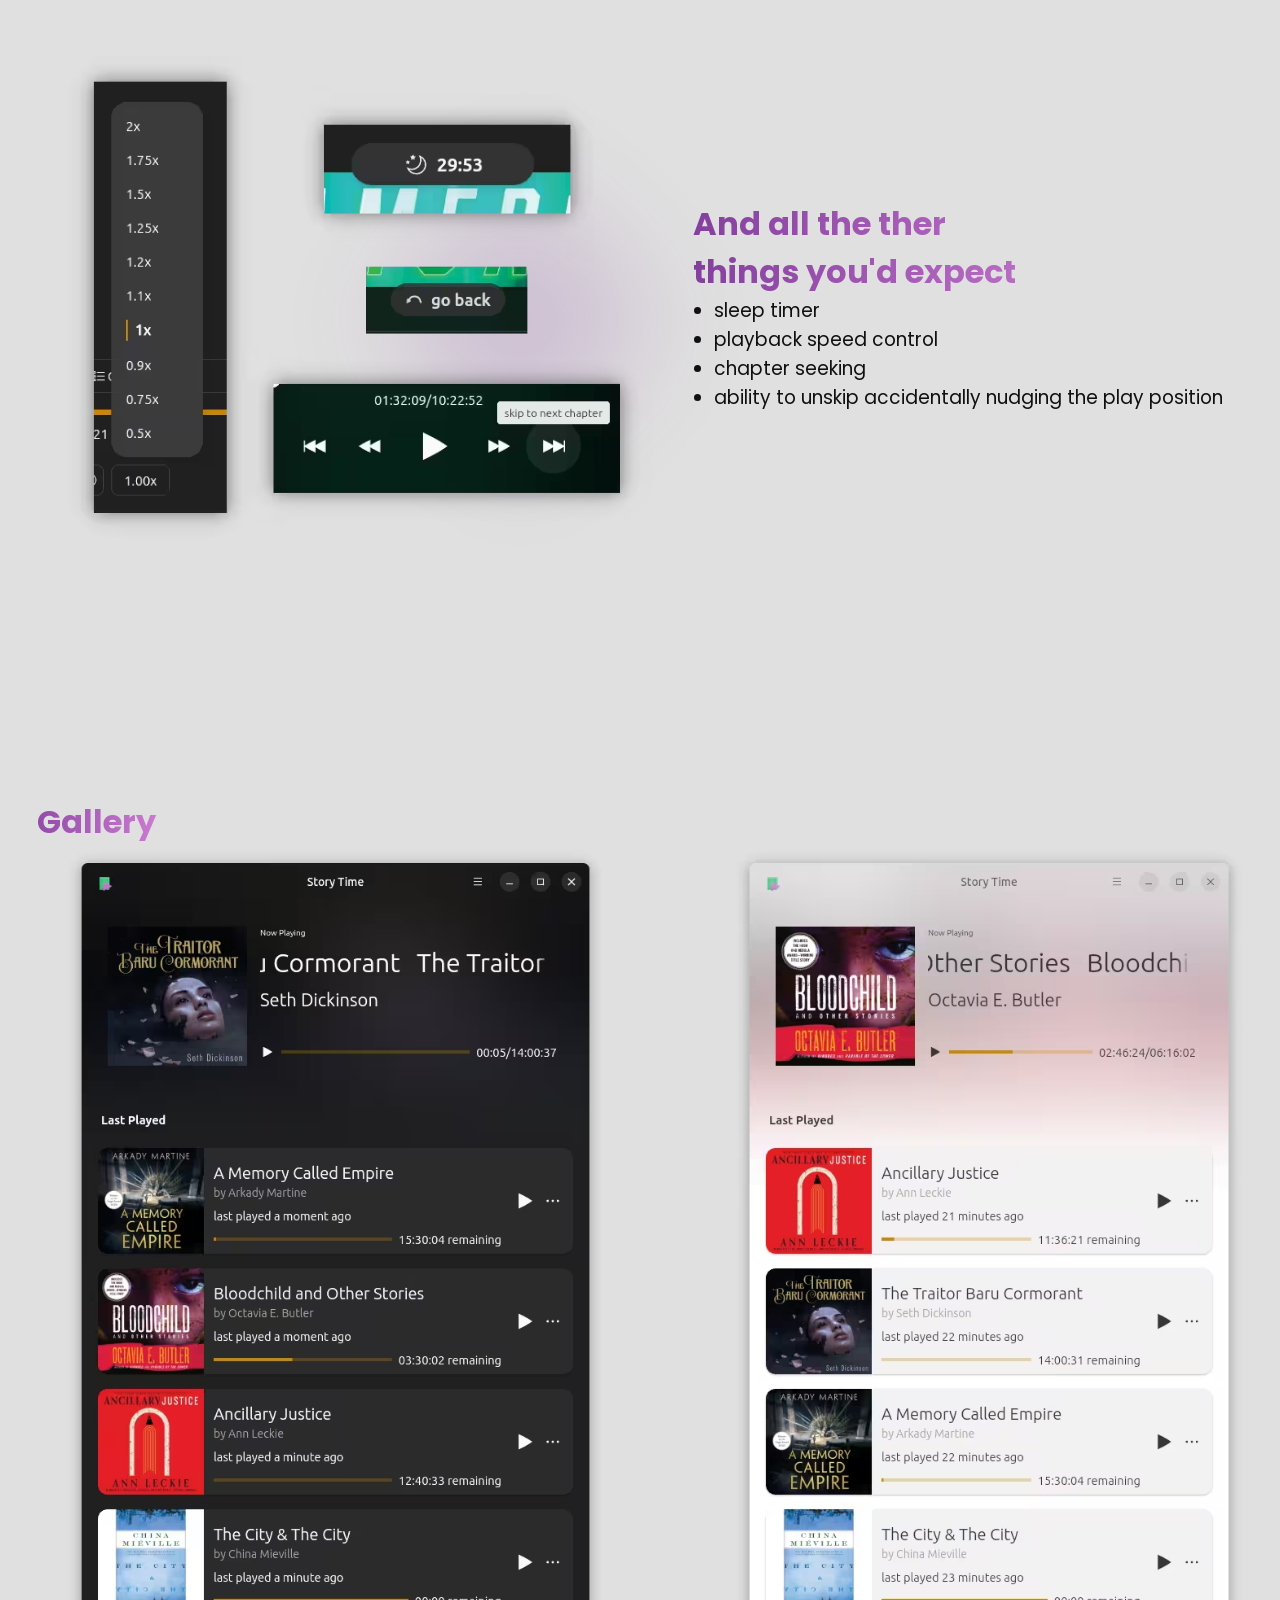
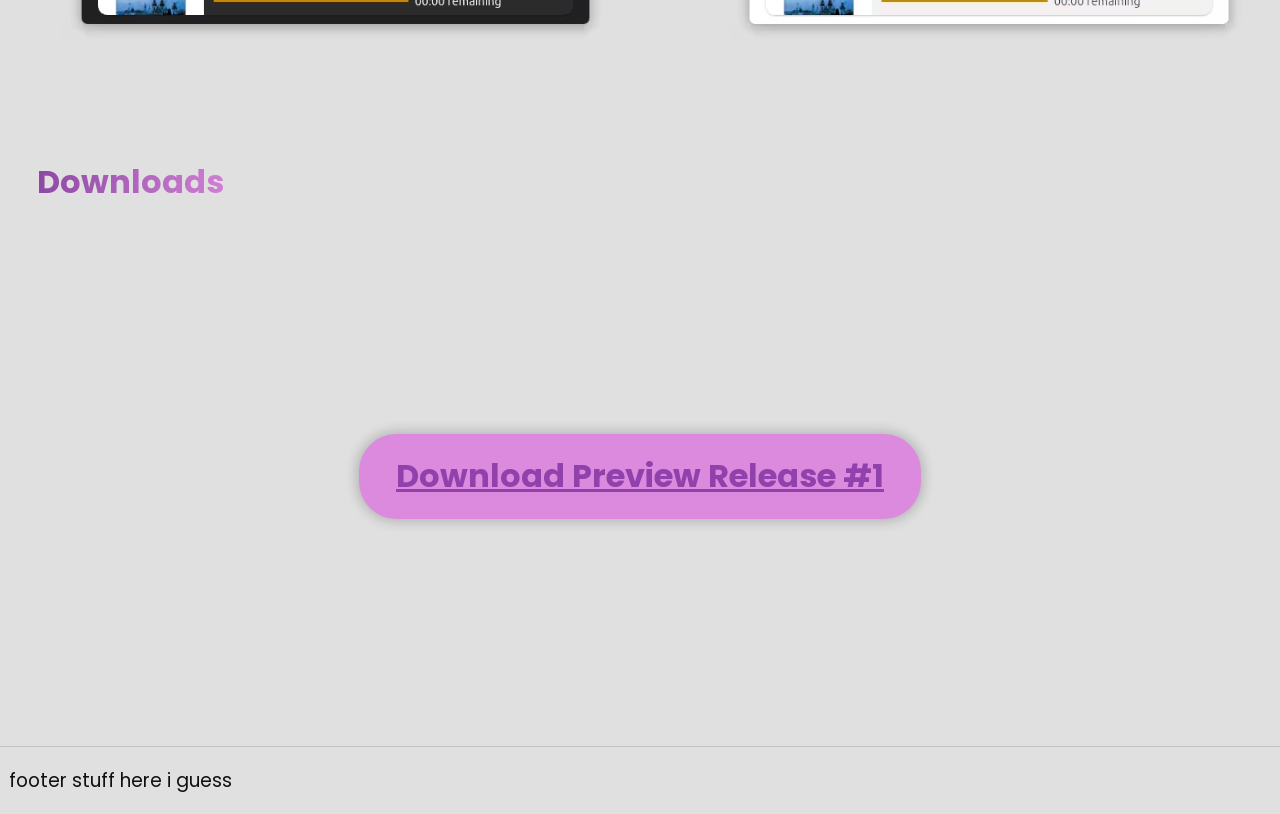
==== commit 247a34dd: "marketing page done for now" ====
--- a/docs/index.html
+++ b/docs/index.html
@@ -41,7 +41,7 @@
     <main>
         <section id="hero">
             <div class="hero-images">
-                <img src="img/hero.avif" class="hero-image" width="990.875" height="990.875" />
+                <img src="img/hero.avif" class="hero-image" />
             </div>
 
             <div class="hero-actions">
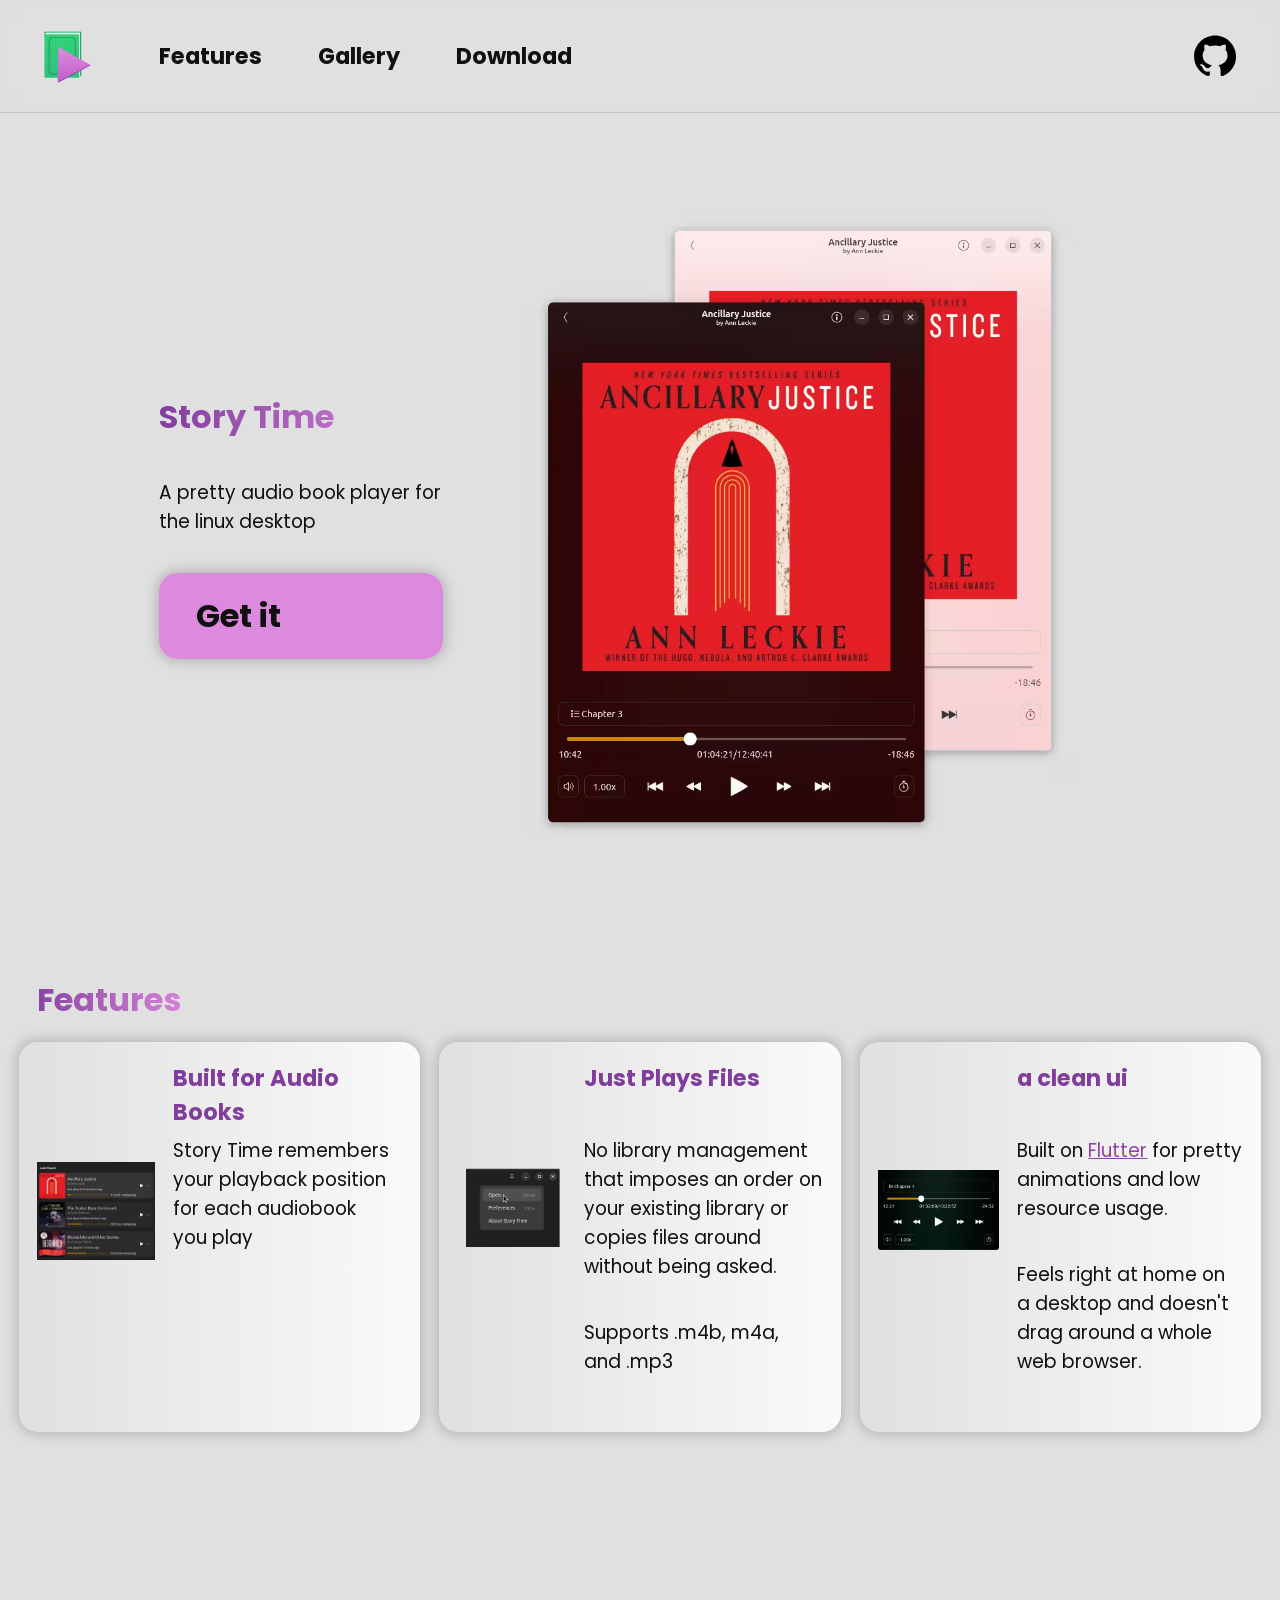
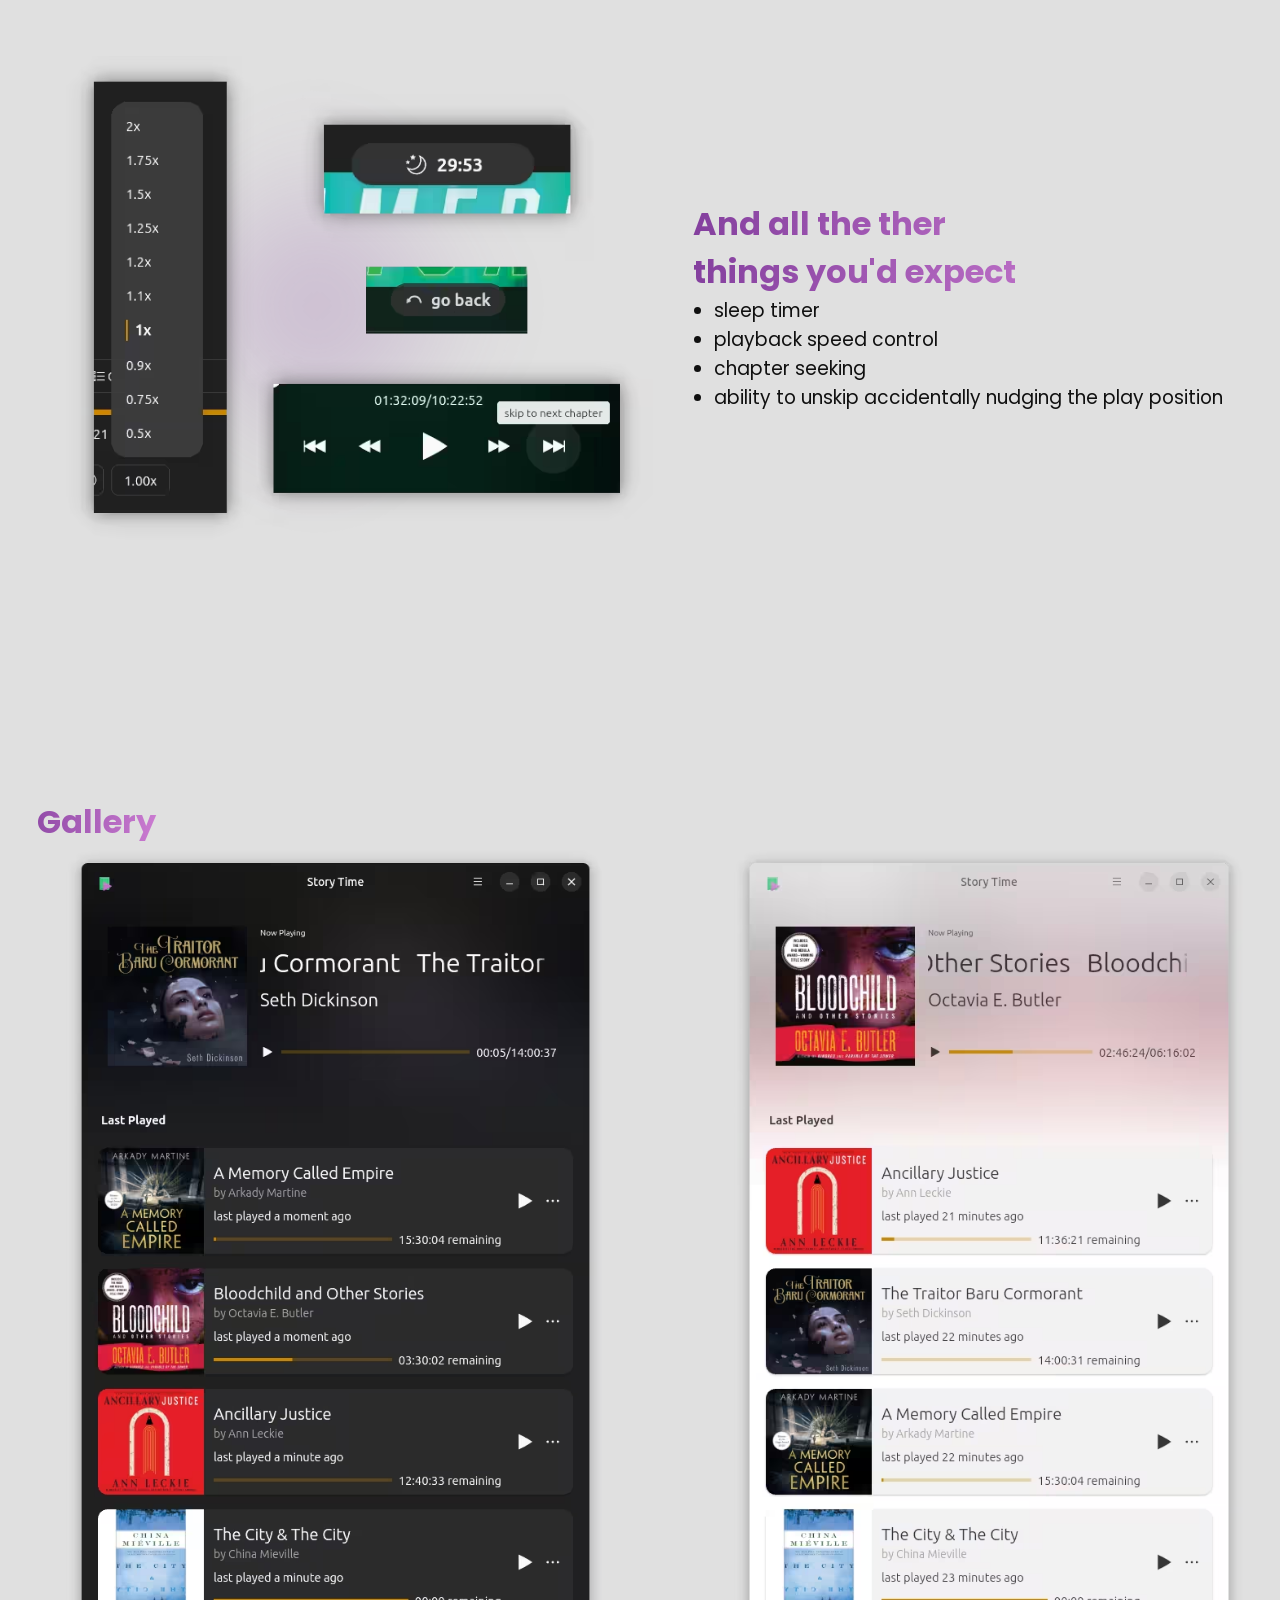
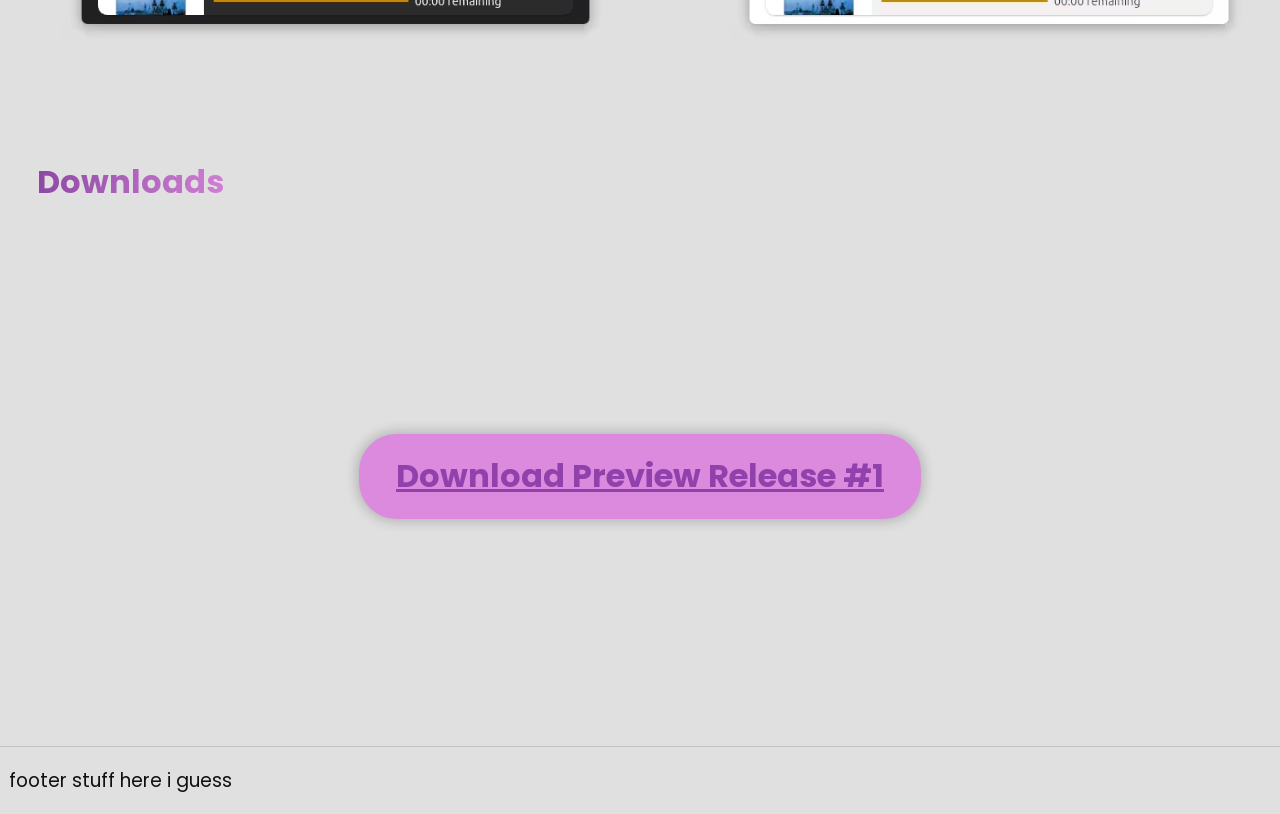
==== commit d6c0cc88: "Merge branch 'master' of https://github.com/vovinhd/fl_audiobook" ====
--- a/docs/index.html
+++ b/docs/index.html
@@ -41,7 +41,7 @@
     <main>
         <section id="hero">
             <div class="hero-images">
-                <img src="img/hero.avif" class="hero-image" />
+                <img src="img/hero.avif" class="hero-image"  />
             </div>
 
             <div class="hero-actions">
--- a/docs/landing.css
+++ b/docs/landing.css
@@ -247,21 +247,24 @@
 }
 
 
-#main::before {
-    content: "";
+#hero::before {
+    /* content: ""; */
     position: absolute;
     filter: blur(5rem);
     background-color: var(--accent-color);
     width: 80vw;
-    height: 160vh;
-    top: 500px;
-    left: 0;
+    height: 80vh;
+    top: 20vh;
+    left: -20vh;
     z-index: -1;
-    opacity: .05;
+    opacity: .07;
     /* rotate: 45deg; */
     border-radius: 20rem;
 }
 
+.hero-image {
+    object-fit: contain;
+}
 
 .hero-actions {
     display: flex;
@@ -442,6 +445,7 @@
         /* box-shadow: 0 0 12px 3px rgba(12, 12, 12, 0.19); */
         grid-area: img;
         object-fit: contain;
+        position: relative;
 
     }
 
@@ -453,8 +457,8 @@
         background-color: var(--accent-color);
         width: 200px;
         height: 200px;
-        top: 350px;
-        left: 400px;
+        top: 150px;
+        left: 180px;
         z-index: -1;
         opacity: .2;
         rotate: 45deg;
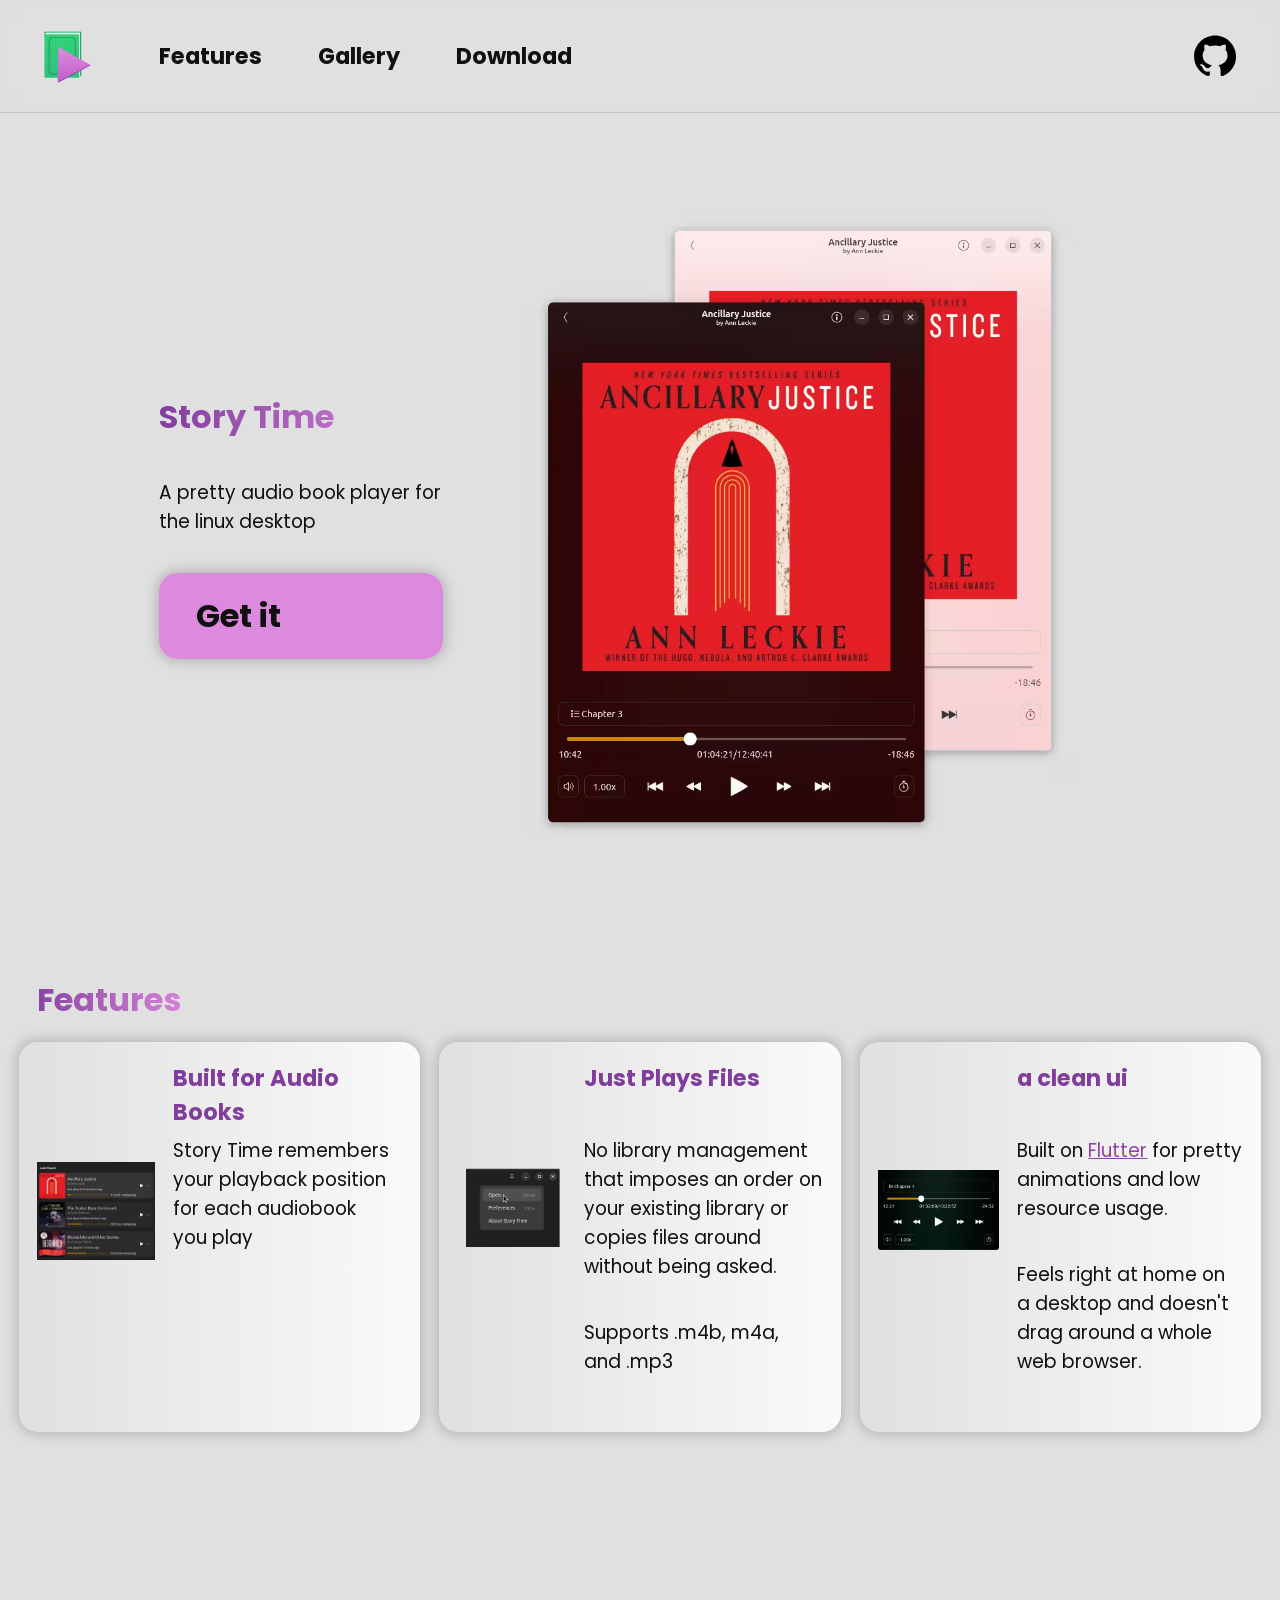
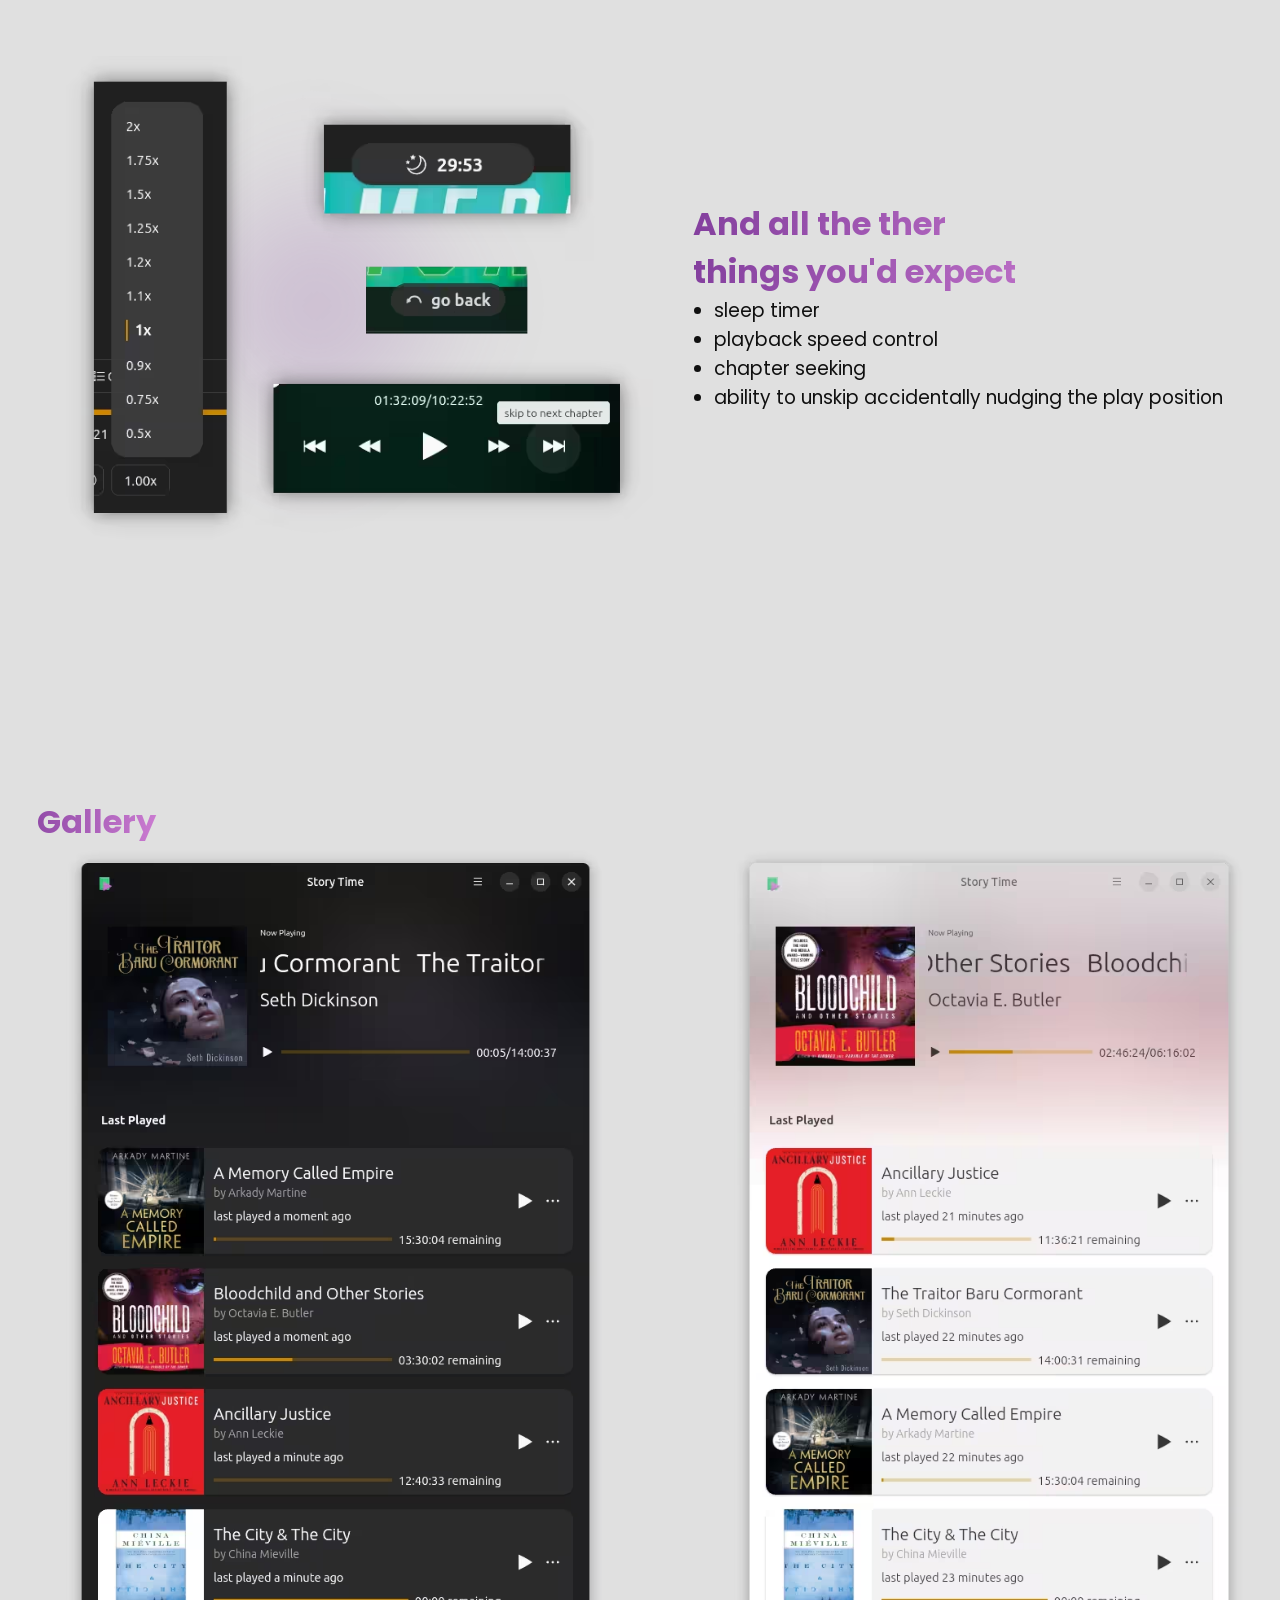
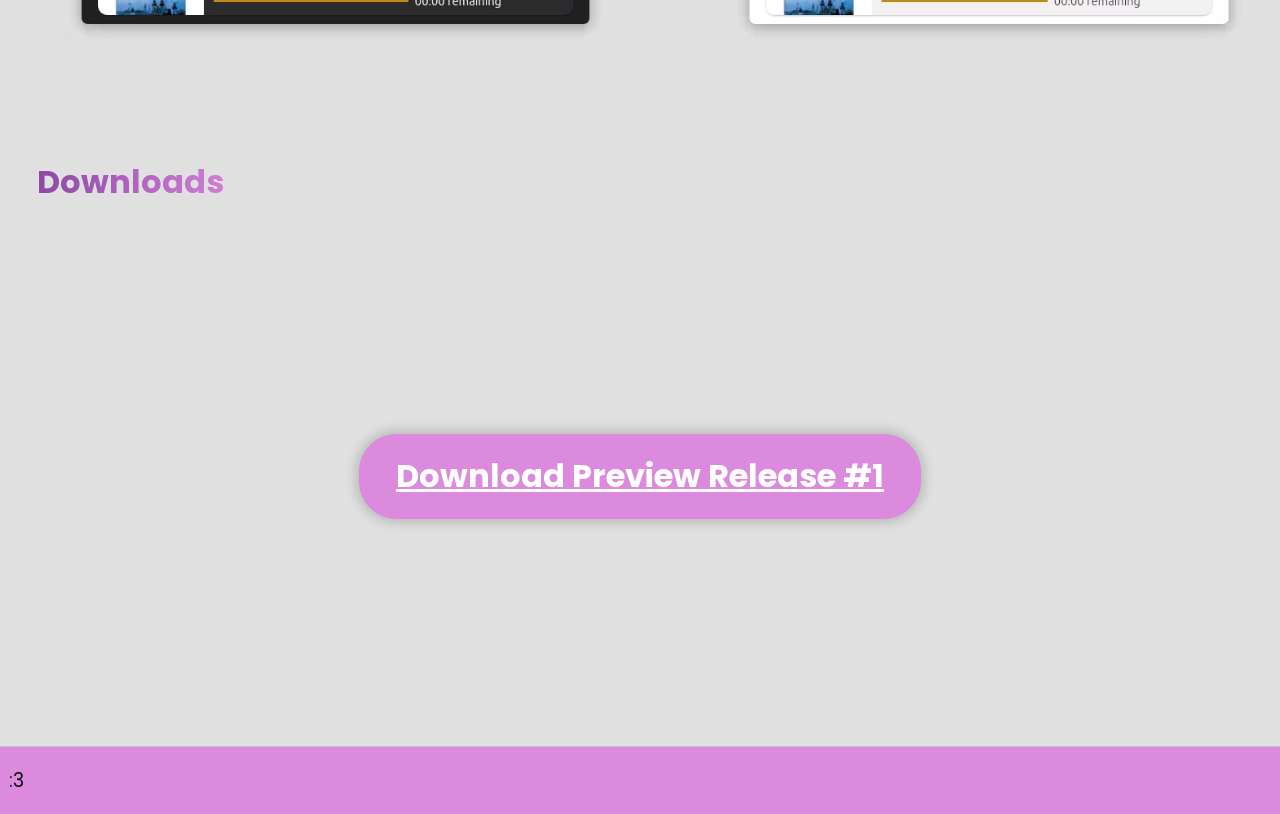
==== commit 0579c319: "footer stuff" ====
--- a/docs/index.html
+++ b/docs/index.html
@@ -145,7 +145,7 @@
     </main>
 
     <footer>
-        footer stuff here i guess
+        :3
     </footer>
 
     <script>
--- a/docs/landing.css
+++ b/docs/landing.css
@@ -525,6 +525,7 @@
 
 
 .temp-download-button {
+    color: white !important;
     font-weight: bold;
     font-size: xx-large;
     background: var(--accent-color);
@@ -548,7 +549,7 @@
     }
 
     &:visited {
-        color: var(--text-color);
+        color: var(--text-color) !important; 
     }
 }
 
@@ -556,6 +557,7 @@
     border-top: 1px solid var(--footer-border);
     padding-block: 1rem;
     padding-inline: .5rem;
+    background-color: light-dark(#DC8ADD, #26A269);
 }
 
 .light-dark {
